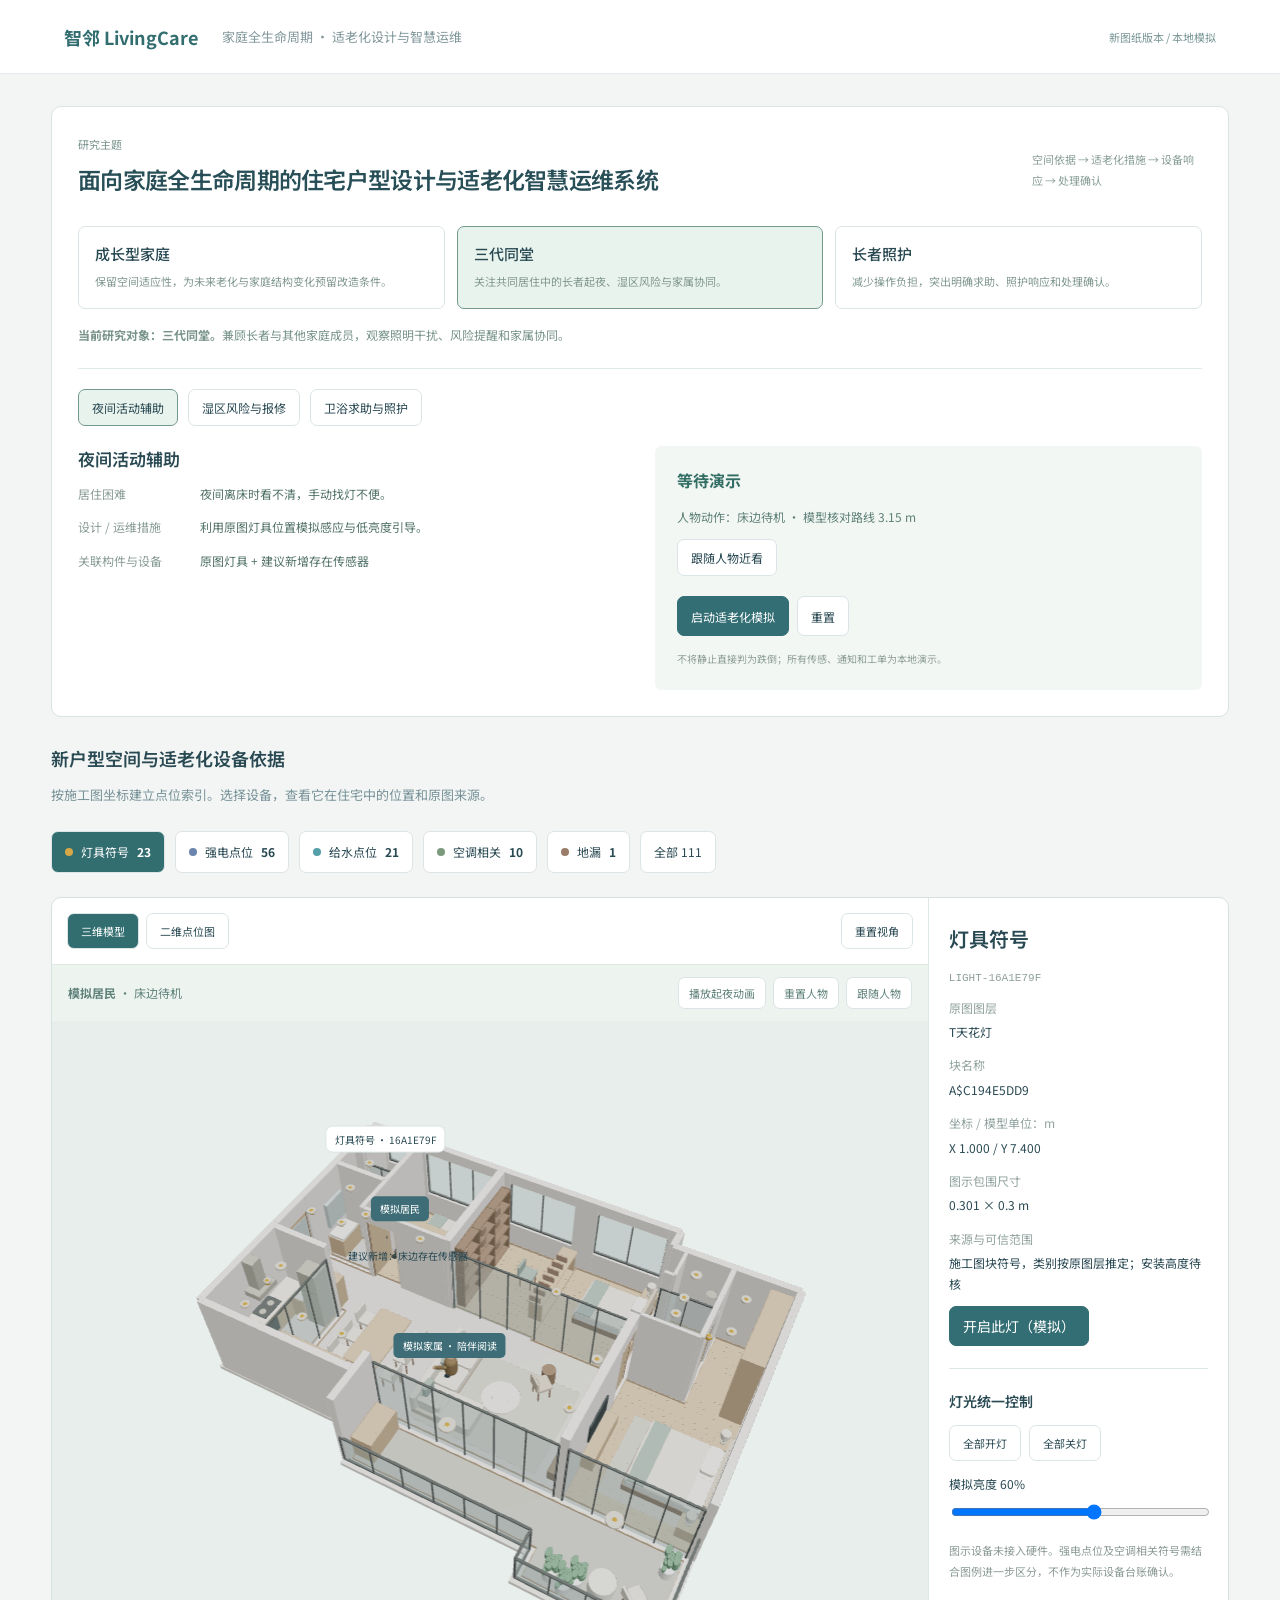
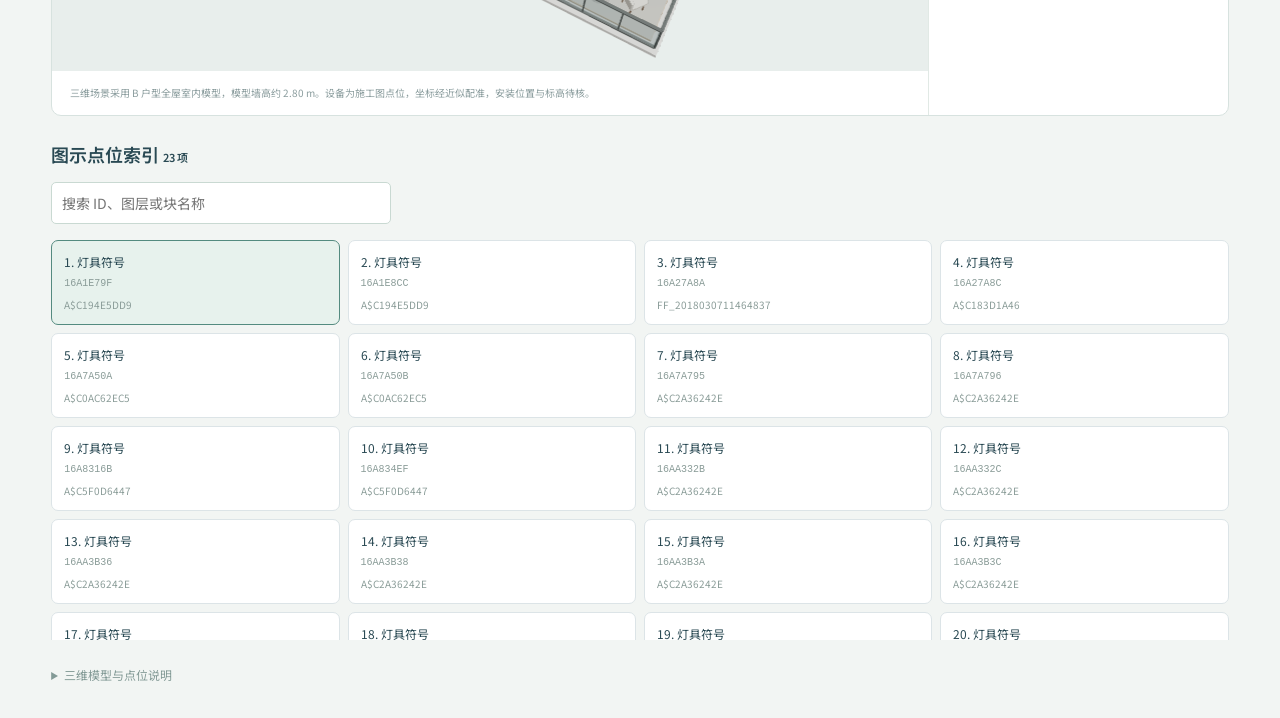
==== index.html @ 410a03d8 "Publish LivingCare at the GitHub Pages root" ====
<!doctype html><html lang="zh-CN"><head><meta charset="UTF-8"/><meta name="viewport" content="width=device-width,initial-scale=1.0"/><meta name="theme-color" content="#326d70"/><title>智邻 LivingCare · 新B户型设备模型</title>  <script type="module" crossorigin src="./assets/index-rqFr7OTT.js"></script>
  <link rel="stylesheet" crossorigin href="./assets/index-T_L8rl4g.css">
</head><body><div id="root"></div></body></html>
---- assets/index-T_L8rl4g.css ----
@import"https://fonts.googleapis.com/css2?family=Noto+Sans+SC:wght@400;500;600;700&display=swap";:root{font-family:Noto Sans SC,Microsoft YaHei,sans-serif;color:#263f4c;background:#f2f5f6;font-synthesis:none;font-size:14px}*{box-sizing:border-box}body{margin:0}button,input,select,textarea{font:inherit}button,a,input,select,textarea{-webkit-tap-highlight-color:transparent}button{cursor:pointer;display:inline-flex;align-items:center;justify-content:center;gap:8px;border:1px solid #dce4e7;background:#fff;color:inherit;border-radius:7px;padding:9px 13px;transition:background .15s}button:hover{background:#eaf1f2}button:focus-visible,a:focus-visible,svg g[role=button]:focus-visible{outline:3px solid #dcae55;outline-offset:3px}a{color:inherit;text-decoration:none}h1,h2,h3,p{margin:0}h1{font-size:26px;font-weight:600;letter-spacing:-.7px}h2{font-size:18px;font-weight:600}h3{font-size:14px;font-weight:600}small{font-size:11px}button svg{flex-shrink:0}.app{min-height:100vh}.sidebar{width:228px;position:fixed;inset:0 auto 0 0;background:#152d42;color:#aebfc9;padding:30px 18px;display:flex;flex-direction:column;z-index:20}.brand{display:flex;align-items:center;gap:10px;color:#fff;font-size:20px;padding:0 8px}.brand b{font-size:14px;font-weight:500;letter-spacing:-.5px}.brand-icon{display:grid;place-items:center;width:39px;height:43px;background:#467d83;border-radius:12px 12px 12px 3px;color:#f0e4c8}.brand small{display:block;font-size:10px;letter-spacing:2px;color:#99b0be;margin-top:5px}.side-label{font-size:10px;letter-spacing:2px;margin:46px 15px 18px;color:#718d9f}nav{display:grid;gap:8px}nav button{border:0;background:none;color:#b4c4ce;justify-content:flex-start;padding:13px 15px;font-size:13px}nav button.selected{background:#2c4c60;color:#fff}nav button.selected:before{content:"";height:17px;width:3px;background:#a4c6bb;position:absolute;left:18px;border-radius:2px}nav button>svg:last-child:not(:first-child){margin-left:auto}nav button:hover{background:#244356}.sidebar-bottom{margin-top:auto;padding:35px 8px 0}.home-label{display:flex;gap:10px;align-items:center;font-size:12px;padding:20px 0;border-bottom:1px solid #304759}.home-label small{display:block;color:#89a0af;margin-top:6px}.elder-toggle{border:0;background:none;color:#cfdbdf;padding:22px 0;font-size:12px;gap:7px}.switch{width:27px;height:16px;border-radius:20px;background:#627686;padding:3px}.switch:before{content:"";display:block;width:10px;height:10px;border-radius:50%;background:#fff}.switch.on{background:#55988d}.switch.on:before{margin-left:11px}.sidebar-bottom>small{color:#6f8b9e;font-size:10px}.main-shell{margin-left:228px}header{height:74px;background:#fff;border-bottom:1px solid #e4eaed;display:flex;align-items:center;justify-content:space-between;padding:0 34px}.breadcrumb{display:flex;align-items:center;gap:13px;color:#84929a;font-size:12px}.breadcrumb strong{color:#344d5c;font-weight:500}.header-actions{display:flex;gap:17px;align-items:center}.header-actions select{border:0;background:#fff;color:#526875;font-size:12px}.demo-badge{color:#568079;font-size:11px;background:#edf4f1;border:1px solid #d4e5de;border-radius:4px;padding:4px 8px}.avatar{width:30px;height:30px;border-radius:50%;background:#e9eef1;display:grid;place-items:center;font-size:12px}main{max-width:1660px;margin:auto;padding:30px 34px 0}.page-title{display:flex;justify-content:space-between;align-items:center;margin-bottom:27px}.eyebrow{font-size:9px;letter-spacing:2px;font-weight:600;color:#7b959d;display:block;margin-bottom:9px}.page-title p{font-size:12px;color:#81929b;margin-top:10px}.page-title p span{margin:0 10px}.date-label{font-size:11px;color:#7d9096;display:flex;gap:7px;align-items:center}.status-dot,.dot{display:inline-block;width:6px;height:6px;border-radius:50%;background:#69a18c;flex-shrink:0}.metrics{display:grid;grid-template-columns:repeat(4,1fr);gap:16px;margin-bottom:23px}.metric{border:1px solid #e0e8eb;border-radius:9px;background:#fff;padding:18px 20px}.metric-top{display:flex;justify-content:space-between;align-items:center;color:#748994;font-size:12px}.metric-top svg{color:#7a969e}.metric>strong{display:block;font-size:31px;font-weight:600;letter-spacing:-1px;margin:10px 0}.metric>strong small{font-size:12px;letter-spacing:0;margin-left:7px;color:#8a9ba3;font-weight:400}.metric p{font-size:10px;color:#87979f;display:flex;align-items:center;gap:6px}.workspace{display:grid;grid-template-columns:minmax(0,1fr) 282px;gap:20px;margin-bottom:25px}.card{border:1px solid #e0e7ea;border-radius:10px;background:#fff;overflow:hidden}.space-heading{padding:20px 22px 17px;display:flex;align-items:center;justify-content:space-between;gap:12px}.space-heading h2{font-size:16px}.space-heading small{display:block;margin-top:7px;color:#92a0a8;font-size:10px}.badge{font-size:10px;border-radius:4px;background:#f0f4f5;color:#718892;padding:4px 7px;white-space:nowrap;font-weight:400}.space-heading .badge{margin-left:8px}.segmented{background:#f0f4f5;border-radius:6px;padding:3px;display:flex;flex-shrink:0}.segmented button{padding:6px 10px;font-size:11px;background:none;border:0}.segmented .active{background:#fff;box-shadow:0 1px 5px #17394615;color:#305e71}.space-tabs{border-top:1px solid #f0f3f4;display:flex;align-items:center;padding:0 22px;gap:22px;height:43px}.space-tabs button{border:0;padding:13px 0;border-radius:0;font-size:11px;color:#8a9ba3;background:none}.space-tabs button.active{color:#32666c;border-bottom:2px solid #548e8a}.space-tabs>span{margin-left:auto;font-size:8px;letter-spacing:2px;color:#9eabb2}.three-wrap,.plan-wrap{height:425px;position:relative;background:#edf1f2;overflow:hidden}.three-wrap canvas{touch-action:none}.floating-controls{position:absolute;bottom:17px;left:18px;display:flex;gap:7px}.floating-controls button{font-size:10px;box-shadow:0 2px 6px #1837410a;border:1px solid #d9e2e6;background:#ffffffed;padding:7px 10px}.room-tag{font-size:10px;background:#ffffffd9;border:1px solid #d5dfe1;padding:3px 8px;white-space:nowrap;box-shadow:0 3px 6px #23333d0a}.space-footer{display:flex;align-items:center;padding:15px 20px;gap:16px;font-size:9px;color:#84969f}.space-footer>span{display:flex;align-items:center;gap:5px}.green{background:#548f86}.amber{background:#d9a84f}.red{background:#c66a59}.space-footer small{display:flex;align-items:center;gap:5px;margin-left:auto;font-size:9px}.room-panel{padding:23px 21px}.section-heading{display:flex;justify-content:space-between;align-items:center;margin-bottom:18px;gap:12px}.section-heading>.eyebrow{margin:0}.room-panel>.section-heading{color:#8ea2aa;margin-bottom:17px}.room-panel>h2{font-size:23px;font-weight:500}.muted{color:#95a4ac;font-size:9px;letter-spacing:1px;margin-top:6px}.muted .badge{float:right;font-size:8px}.environment{display:grid;grid-template-columns:1fr 1fr;margin-top:24px;gap:15px}.environment>div{display:flex;flex-direction:column;align-items:flex-start;gap:8px;border-right:1px solid #edf0f1}.environment>div:last-child{border:0}.environment svg{color:#89a1a4}.environment strong{font-size:26px;font-weight:500}.environment strong small{font-size:11px;margin-left:4px;color:#9aa8ad}.environment span{font-size:10px;color:#8f9da5}.comfort{display:flex;gap:8px;align-items:center;background:#f1f7f3;padding:12px 10px;border-radius:6px;margin:20px 0 24px;color:#618e7b;font-size:11px}.comfort span{flex:1}.comfort small{display:block;font-size:8px;margin-top:3px;color:#8aa496}.room-panel h3 small{float:right;font-weight:400;color:#9aa9ae}.device-list{margin-top:10px}.device-list button{padding:10px 0;justify-content:flex-start;width:100%;border:0;border-radius:0;background:none;text-align:left;font-size:11px;gap:9px}.device-list button.chosen{background:#edf5f4}.device-list button>svg:last-child{margin-left:auto;color:#9daeb5}.device-icon{display:grid;place-items:center;background:#f0f5f5;color:#729895;width:31px;height:32px;border-radius:7px}.device-list small{display:block;font-size:8px;color:#94a3ab;margin-top:5px}.report-button{width:100%;margin-top:14px;font-size:11px;color:#557782;border-color:#d7e3e7}.care-note{display:flex;gap:8px;font-size:10px;line-height:1.7;color:#6b8e8c;border-top:1px solid #edf1f2;padding-top:17px;margin-top:19px}.care-note svg{flex-shrink:0}.care-note small{display:block;font-size:9px;color:#9aabb0;margin-top:4px}.device-detail{padding:10px;background:#f3f7f8;font-size:11px}.device-detail small{display:block;margin:6px 0;color:#7c929b}.device-detail button{font-size:11px;padding:5px 8px}.simulation{margin:28px 0}.simulation h2{font-size:17px}.sim-grid{display:grid;grid-template-columns:repeat(3,1fr);gap:16px}.sim-card{padding:20px 17px;justify-content:flex-start;text-align:left;border:1px solid #dfe7e9;background:#fff;gap:14px;border-radius:8px}.sim-card>svg:first-child{color:#648e91}.sim-card>svg:last-child{margin-left:auto;color:#93a6ad}.sim-card strong{font-size:12px;font-weight:500}.sim-card small{display:block;font-size:9px;color:#95a3ab;margin-top:7px}.sim-card.active{border-color:#73a09b;background:#edf5f3}.sim-progress{margin-top:13px;border:1px solid #dce8e5;padding:17px 20px;background:#f7faf8;border-radius:7px}.sim-progress>div:first-child{display:flex;align-items:center;gap:9px;font-size:12px}.sim-progress small{margin-left:auto;color:#92a6a5}.progress-track{display:flex;gap:6px;margin:15px 0}.progress-track i{height:3px;background:#e0e8e6;flex:1}.progress-track .filled{background:#739e91}.sim-actions{display:flex;gap:8px;align-items:center}.sim-actions button{font-size:11px;padding:6px 10px}.sim-actions>span{font-size:11px;color:#758e96}.primary{background:#326e73!important;border-color:#326e73;color:#fff}.primary:hover{background:#265c63!important}.tickets,.events,.lifestyle{padding:23px;margin-bottom:24px}.empty{padding:30px 10px;text-align:center;color:#8aa29f;font-size:13px}.empty svg{margin-bottom:9px}.empty p{margin-bottom:8px}.empty small{color:#9caeb3;font-size:11px}.ticket{border-top:1px solid #e8edef;padding:20px 0;display:flex;align-items:center;justify-content:space-between;gap:15px}.ticket h3{margin:8px 0}.ticket small{color:#8197a0;font-size:10px}.ticket span{font-size:11px;color:#83989e}.ticket button{font-size:11px}.ticket details{font-size:10px;margin-top:10px;color:#7e939c}.ticket details p{margin:6px 0}.event-row{display:flex;align-items:center;gap:15px;padding:18px 0;border-top:1px solid #e5ecef}.events>p{font-size:12px;color:#82979e;margin:12px 0 20px}.event-row>svg{color:#c7a364}.event-row strong{font-size:13px}.event-row small{display:block;color:#8a9fa7;margin-top:6px}.event-row .badge{margin-left:auto}.lifestyle button{margin:20px 10px 20px 0;padding:20px}.lifestyle p{font-size:12px;color:#8da1a8}.plan-wrap>svg{width:100%;height:100%;touch-action:none}.plan-wrap g[role=button]{cursor:pointer}.room-label{text-anchor:middle;font-size:.22px;fill:#57737f}.room-sub{text-anchor:middle;font-size:.13px;fill:#8b9b9f}.map-tools{position:absolute;right:15px;bottom:18px;display:grid;gap:5px}.map-tools button{padding:8px}.pulse{animation:pulse 1.2s infinite}@keyframes pulse{50%{opacity:.35}}footer{display:flex;align-items:center;gap:20px;padding:6px 0 25px;color:#9cabb2;font-size:10px}footer span{font-size:9px}footer small{margin-left:auto;font-size:9px}.cad{padding:30px;margin-bottom:25px}.cad>p{font-size:12px;color:#7d939c;margin:15px 0;line-height:1.9}.upload{border:1px dashed #9db8bd;background:#f5f9f9;display:flex;align-items:center;flex-direction:column;padding:35px;gap:16px;margin:25px 0;color:#60858a;cursor:pointer}.upload input{max-width:100%;font-size:12px}.cad-preview{width:100%;height:430px;background:#1c3447;margin:20px 0}.cad-settings{display:flex;gap:20px;align-items:center;margin:20px 0;font-size:12px}.cad-settings input{width:100px}.cad input,.cad select{padding:7px;border:1px solid #c9d7db;border-radius:4px}.layer-list{display:flex;gap:15px;flex-wrap:wrap;font-size:12px}.layer-list label{display:flex;gap:5px}.candidate{display:flex;gap:15px;margin:10px 0;font-size:12px;align-items:center}.candidate input{width:270px}.error{color:#b55e4b!important}.toast{position:fixed;bottom:30px;left:50%;transform:translate(-50%);z-index:50;background:#244e50;color:#fff;box-shadow:0 6px 25px #142b4130;padding:15px 23px;border-radius:8px;display:flex;gap:10px;align-items:center}.modal-backdrop{position:fixed;top:0;right:0;bottom:0;left:0;background:#0d223577;z-index:60;display:grid;place-items:center;padding:20px}.modal{background:#fff;border-radius:12px;width:440px;max-width:100%;padding:28px}.modal>p{margin:12px 0 25px;color:#80969e}.modal label{display:block;font-size:13px}.modal textarea{display:block;width:100%;min-height:120px;border:1px solid #c9d8dc;border-radius:5px;padding:12px;margin-top:10px;resize:vertical}.modal>div{display:flex;justify-content:flex-end;gap:10px;margin-top:22px}.elder{font-size:18px}.elder button{min-height:46px;font-size:16px}.elder p,.elder small,.elder .metric-top,.elder .device-list small,.elder .care-note{font-size:14px;color:#4d6976}.elder h2{font-size:22px}.elder .sidebar{width:255px}.elder .main-shell{margin-left:255px}.elder .workspace{grid-template-columns:minmax(0,1fr) 320px}.elder .sim-grid{grid-template-columns:1fr}.elder .sim-card strong{font-size:18px}.elder .room-tag{min-height:26px;font-size:14px}.elder .eyebrow{font-size:11px}.elder .space-tabs{height:auto}.elder .sidebar-bottom>small{color:#b9cbd2}.elder .brand small{color:#c3d3d9}.elder nav button{font-size:16px}@media(min-width:1500px){.three-wrap,.plan-wrap{height:480px}.workspace{grid-template-columns:minmax(0,1fr) 310px}.room-panel{padding:25px}}@media(max-width:1150px){.sidebar{width:190px;padding:25px 12px}.brand{padding:0;font-size:18px}.brand b{font-size:12px}.main-shell{margin-left:190px}main{padding:24px 20px 0}header{padding:0 20px}.metrics{gap:10px}.metric{padding:15px}.workspace{grid-template-columns:minmax(0,1fr) 245px;gap:12px}.room-panel{padding:18px 15px}.sim-card{padding:17px 12px;gap:9px}.sim-card small{line-height:1.7}.sim-card>svg:last-child{display:none}.date-label{display:none}.space-tabs{gap:16px}.space-tabs>span{display:none}.space-footer{gap:10px;padding:14px 12px}.space-footer small{font-size:8px}.elder .workspace{grid-template-columns:1fr}.elder .sidebar{width:220px}.elder .main-shell{margin-left:220px}}@media(max-width:850px){.sidebar{width:76px;padding:20px 10px}.brand{justify-content:center}.brand>span:last-child,.side-label,.sidebar-bottom{display:none}nav{margin-top:30px}nav button{font-size:0;justify-content:center;padding:15px}nav button>svg:last-child:not(:first-child){display:none}nav button.selected:before{left:10px}.main-shell{margin-left:76px}.workspace{grid-template-columns:1fr}.room-panel{display:block}.room-panel .environment{margin-top:15px;max-width:300px}.room-panel .device-list{display:flex;flex-wrap:wrap;gap:10px}.device-list button{width:auto}.care-note{margin-top:15px}.metrics{grid-template-columns:repeat(2,1fr)}.sim-grid{grid-template-columns:1fr}.sim-card>svg:last-child{display:block}.simulation .section-heading{align-items:flex-start}.simulation .section-heading>.badge{display:none}.elder .sidebar{width:76px}.elder .main-shell{margin-left:76px}.elder nav button{font-size:0}.elder .elder-toggle{display:none}footer{flex-wrap:wrap}footer small{margin-left:0}.cad-settings{flex-wrap:wrap}}@media(max-width:560px){.sidebar{position:sticky;top:0;width:100%;height:58px;padding:5px 8px;flex-direction:row;align-items:center;overflow-x:auto}.brand{display:none}nav{display:flex;margin:0;gap:3px}nav button{padding:12px}nav button.selected:before{display:none}.main-shell,.elder .main-shell{margin-left:0}.elder .sidebar{width:100%}header{height:55px;padding:0 15px}.header-actions{gap:9px}.breadcrumb{font-size:10px;gap:7px}main{padding:22px 13px 0}h1{font-size:21px;line-height:1.5}.page-title p{font-size:10px}.metric{padding:14px}.metric p{font-size:9px}.metric strong{font-size:27px}.space-heading{padding:16px 12px}.space-heading h2{font-size:14px}.space-heading small{font-size:9px}.segmented button{padding:6px}.three-wrap,.plan-wrap{height:340px}.space-footer small{display:none}.space-tabs{padding:0 13px}.floating-controls{left:10px;gap:5px}.floating-controls button{padding:7px}.ticket{align-items:flex-start;flex-direction:column}.cad{padding:20px}.cad-preview{height:300px}.upload{padding:20px}.upload small{line-height:1.8}.sim-actions{flex-wrap:wrap}.toast{width:90%;font-size:12px}.elder .room-panel{padding:20px}.elder h1{font-size:24px}.elder .segmented button{font-size:14px}.elder .space-heading{flex-wrap:wrap}.elder .metrics{grid-template-columns:1fr 1fr}.elder .metric p{font-size:12px}}@media(prefers-reduced-motion:reduce){*{animation:none!important;transition:none!important}}.new-home{min-height:100vh;background:#f2f5f3;color:#294953}.new-home header{display:flex;gap:24px;padding:0 5%;height:74px;background:#fff}.new-home header strong{font-size:18px;color:#326d70}.new-home header span{font-size:13px;color:#82979b}.new-home header small{margin-left:auto;color:#799695}.new-home main{max-width:1500px;padding:32px 4%;margin:auto}.new-home h1{font-size:28px}.new-intro{font-size:13px;color:#789299;margin-top:12px;line-height:1.8}.new-stats{display:flex;gap:10px;flex-wrap:wrap;margin:24px 0}.new-stats button{font-size:12px;min-height:42px}.new-stats i{width:8px;height:8px;border-radius:50%}.new-stats .active,.new-toolbar .active{background:#326d70;color:#fff}.new-layout{display:grid;grid-template-columns:minmax(0,1fr) 300px;border:1px solid #d7e2df;border-radius:10px;background:#fff;overflow:hidden}.new-toolbar{display:flex;justify-content:space-between;gap:10px;padding:15px}.new-toolbar>div{display:flex;gap:7px}.new-toolbar button{font-size:11px}.new-canvas{height:650px;background:#e8eeec;position:relative}.new-canvas svg{width:100%;height:100%}.new-canvas canvas{touch-action:none}.new-marker{white-space:nowrap;font-size:10px;padding:5px 8px}.new-note{padding:13px 18px;color:#8b9d9e;font-size:10px;line-height:1.8}.new-device{padding:26px 20px;border-left:1px solid #e1e9e5}.new-device h2{font-size:20px;margin-bottom:12px}.new-device code{font-size:11px;color:#8fa09c;word-break:break-all}.new-device dl{font-size:12px;line-height:1.7}.new-device dt{color:#91a39f;margin-top:13px}.new-device dd{margin:4px 0;word-break:break-all}.new-device hr{border:0;border-top:1px solid #dfe7e2;margin:22px 0}.new-light-buttons{display:flex;gap:8px;margin:14px 0}.new-light-buttons button{font-size:11px}.new-device label{display:block;font-size:12px}.new-device input{width:100%;margin-top:12px}.new-device p{font-size:11px;line-height:1.9;color:#8c9b95;margin-top:17px}.new-register{margin-top:25px}.new-register h2{font-size:18px;margin-bottom:15px}.new-register input{padding:10px;border:1px solid #c9d9d2;border-radius:5px;width:340px;max-width:100%}.new-list{display:grid;grid-template-columns:repeat(4,1fr);gap:8px;margin-top:16px;max-height:400px;overflow:auto}.new-list button{display:flex;flex-direction:column;align-items:flex-start;font-size:12px;padding:12px;text-align:left}.new-list button.selected{border-color:#548b80;background:#e7f2ed}.new-list code,.new-list small{font-size:10px;color:#8a9c98;word-break:break-all}.new-home details{margin-top:24px;font-size:12px;color:#839a96;line-height:1.9}.new-home details p{margin-top:12px}@media(max-width:950px){.new-layout{grid-template-columns:1fr}.new-device{border-left:0;border-top:1px solid #dde6e0}.new-canvas{height:530px}.new-list{grid-template-columns:repeat(2,1fr)}.new-home header span{display:none}}@media(max-width:500px){.new-toolbar{flex-wrap:wrap}.new-canvas{height:420px}.new-home main{padding:25px 12px}.new-home h1{font-size:24px}.new-list{grid-template-columns:1fr 1fr}.new-home header{padding:0 15px;gap:8px}.new-home header small{font-size:9px}}.research-panel{padding:26px;background:#fff;border:1px solid #dbe5df;border-radius:10px;margin-bottom:28px}.research-heading{display:flex;justify-content:space-between;align-items:center;gap:22px}.research-heading span{font-size:11px;color:#78928c}.research-heading h1{font-size:23px;line-height:1.7;margin:7px 0;color:#284f57}.research-heading>small{max-width:170px;line-height:1.9;color:#8a9f97;font-size:11px}.research-stages{display:grid;grid-template-columns:repeat(3,1fr);gap:12px;margin-top:20px}.research-stages button{display:flex;flex-direction:column;align-items:flex-start;text-align:left;padding:16px;gap:8px}.research-stages strong{font-size:15px;font-weight:500}.research-stages small{font-size:11px;line-height:1.8;color:#81988f}.research-stages .chosen,.research-scenarios .chosen{background:#e9f3ed;border-color:#72998c}.research-focus{font-size:12px;color:#78938a;line-height:1.9;margin:15px 0 21px}.research-scenarios{display:flex;gap:10px;flex-wrap:wrap;border-top:1px solid #e2eae5;padding-top:20px}.research-scenarios button{font-size:12px}.research-flow{display:grid;grid-template-columns:1fr 1fr;gap:30px;margin-top:20px}.research-flow h2{font-size:17px}.research-flow dl{display:grid;grid-template-columns:110px 1fr;gap:12px;font-size:12px;line-height:1.8}.research-flow dt{color:#8b9e96}.research-flow dd{margin:0;color:#527269}.research-response{background:#f3f7f4;padding:22px;border-radius:6px;align-self:start}.research-response>strong{font-size:16px;color:#326e63}.research-actions{display:flex;flex-wrap:wrap;gap:8px;margin-top:20px}.research-actions button{font-size:12px;min-height:40px}.research-actions button:disabled{opacity:.45;cursor:default}.research-response p{font-size:10px;line-height:1.8;color:#8c9e95;margin-top:14px}@media(max-width:760px){.research-panel{padding:18px}.research-heading{display:block}.research-heading>small{display:block;max-width:none}.research-heading h1{font-size:20px}.research-stages{grid-template-columns:1fr}.research-stages button{padding:13px}.research-flow{grid-template-columns:1fr;gap:15px}.research-flow dl{grid-template-columns:85px 1fr}.research-scenarios button{flex:1;min-width:90px}}.resident-label{display:block;padding:5px 9px;background:#3e6d77;color:#fff;white-space:nowrap;border-radius:5px;font-size:10px}.resident-follow{font-size:12px;margin-top:12px}.resident-toolbar{display:flex;gap:12px;justify-content:space-between;align-items:center;background:#edf4ef;padding:12px 16px;color:#60827b;font-size:12px;border-top:1px solid #dfe9e3}.resident-toolbar>div{display:flex;gap:7px}.resident-toolbar button{font-size:11px;padding:7px 10px}.resident-status{font-size:12px!important;color:#5e8178!important}@media(max-width:760px){.resident-toolbar{align-items:flex-start;flex-direction:column}.resident-toolbar>div{flex-wrap:wrap}.resident-toolbar button{min-height:40px}}
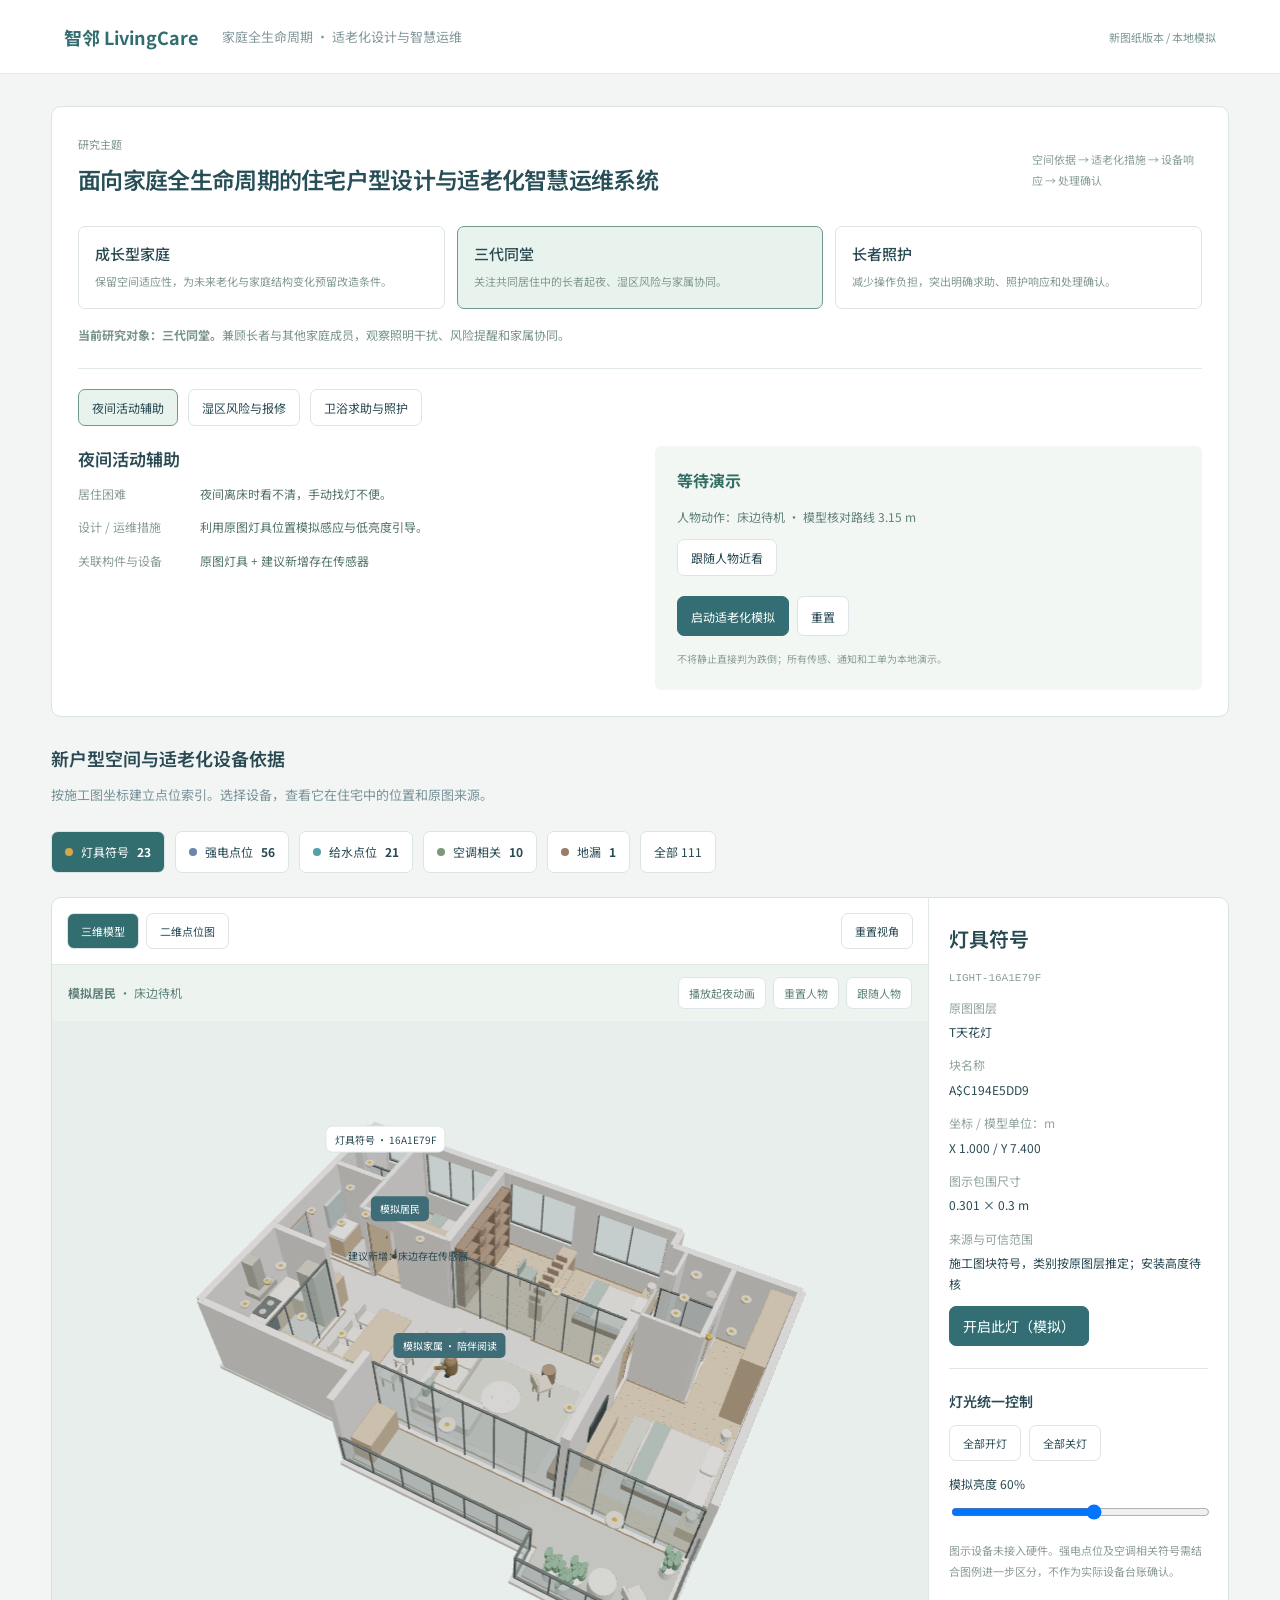
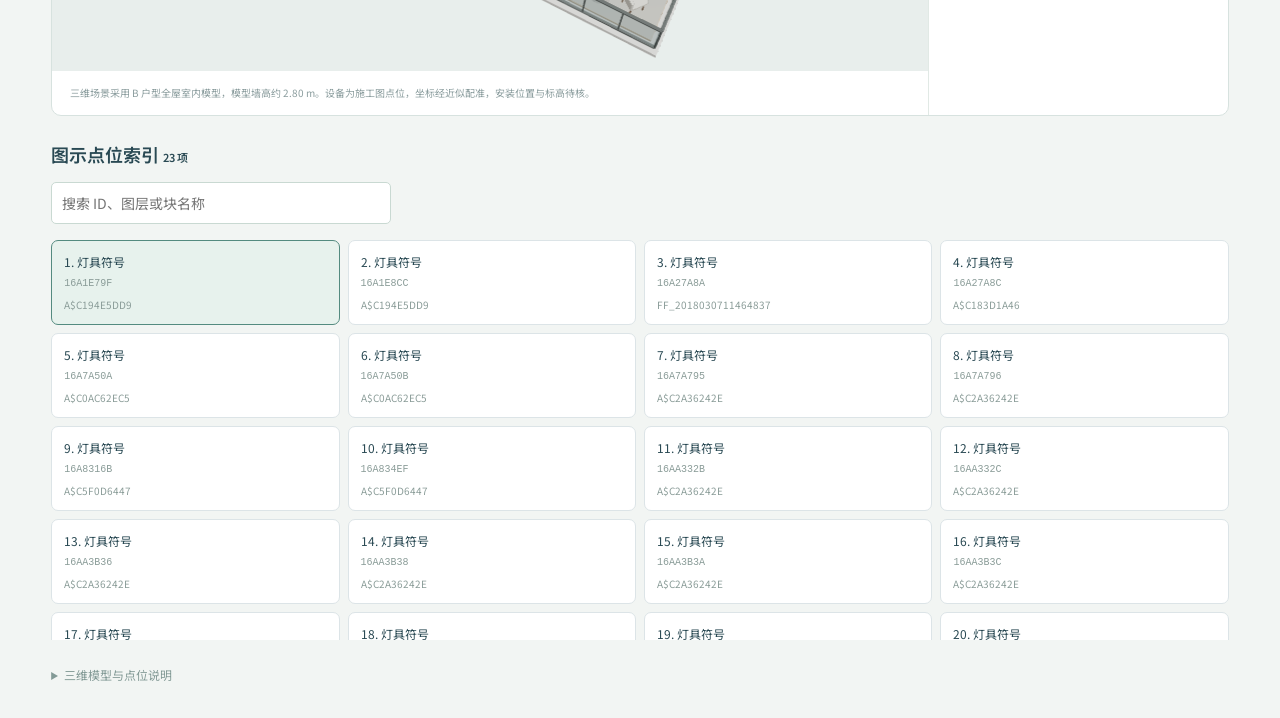
==== commit ad5034aa: "Improve touch controls and layout for the mobile 3D viewer" ====
--- a/index.html
+++ b/index.html
@@ -1,3 +1,3 @@
-<!doctype html><html lang="zh-CN"><head><meta charset="UTF-8"/><meta name="viewport" content="width=device-width,initial-scale=1.0"/><meta name="theme-color" content="#326d70"/><title>智邻 LivingCare · 新B户型设备模型</title>  <script type="module" crossorigin src="./assets/index-rqFr7OTT.js"></script>
-  <link rel="stylesheet" crossorigin href="./assets/index-T_L8rl4g.css">
+<!doctype html><html lang="zh-CN"><head><meta charset="UTF-8"/><meta name="viewport" content="width=device-width,initial-scale=1.0"/><meta name="theme-color" content="#326d70"/><title>智邻 LivingCare · 新B户型设备模型</title>  <script type="module" crossorigin src="./assets/index-BkUOlfVZ.js"></script>
+  <link rel="stylesheet" crossorigin href="./assets/index-DcFaqGrp.css">
 </head><body><div id="root"></div></body></html>
--- a/assets/index-DcFaqGrp.css
+++ b/assets/index-DcFaqGrp.css
@@ -0,0 +1 @@
+@import"https://fonts.googleapis.com/css2?family=Noto+Sans+SC:wght@400;500;600;700&display=swap";:root{font-family:Noto Sans SC,Microsoft YaHei,sans-serif;color:#263f4c;background:#f2f5f6;font-synthesis:none;font-size:14px}*{box-sizing:border-box}body{margin:0}button,input,select,textarea{font:inherit}button,a,input,select,textarea{-webkit-tap-highlight-color:transparent}button{cursor:pointer;display:inline-flex;align-items:center;justify-content:center;gap:8px;border:1px solid #dce4e7;background:#fff;color:inherit;border-radius:7px;padding:9px 13px;transition:background .15s}button:hover{background:#eaf1f2}button:focus-visible,a:focus-visible,svg g[role=button]:focus-visible{outline:3px solid #dcae55;outline-offset:3px}a{color:inherit;text-decoration:none}h1,h2,h3,p{margin:0}h1{font-size:26px;font-weight:600;letter-spacing:-.7px}h2{font-size:18px;font-weight:600}h3{font-size:14px;font-weight:600}small{font-size:11px}button svg{flex-shrink:0}.app{min-height:100vh}.sidebar{width:228px;position:fixed;inset:0 auto 0 0;background:#152d42;color:#aebfc9;padding:30px 18px;display:flex;flex-direction:column;z-index:20}.brand{display:flex;align-items:center;gap:10px;color:#fff;font-size:20px;padding:0 8px}.brand b{font-size:14px;font-weight:500;letter-spacing:-.5px}.brand-icon{display:grid;place-items:center;width:39px;height:43px;background:#467d83;border-radius:12px 12px 12px 3px;color:#f0e4c8}.brand small{display:block;font-size:10px;letter-spacing:2px;color:#99b0be;margin-top:5px}.side-label{font-size:10px;letter-spacing:2px;margin:46px 15px 18px;color:#718d9f}nav{display:grid;gap:8px}nav button{border:0;background:none;color:#b4c4ce;justify-content:flex-start;padding:13px 15px;font-size:13px}nav button.selected{background:#2c4c60;color:#fff}nav button.selected:before{content:"";height:17px;width:3px;background:#a4c6bb;position:absolute;left:18px;border-radius:2px}nav button>svg:last-child:not(:first-child){margin-left:auto}nav button:hover{background:#244356}.sidebar-bottom{margin-top:auto;padding:35px 8px 0}.home-label{display:flex;gap:10px;align-items:center;font-size:12px;padding:20px 0;border-bottom:1px solid #304759}.home-label small{display:block;color:#89a0af;margin-top:6px}.elder-toggle{border:0;background:none;color:#cfdbdf;padding:22px 0;font-size:12px;gap:7px}.switch{width:27px;height:16px;border-radius:20px;background:#627686;padding:3px}.switch:before{content:"";display:block;width:10px;height:10px;border-radius:50%;background:#fff}.switch.on{background:#55988d}.switch.on:before{margin-left:11px}.sidebar-bottom>small{color:#6f8b9e;font-size:10px}.main-shell{margin-left:228px}header{height:74px;background:#fff;border-bottom:1px solid #e4eaed;display:flex;align-items:center;justify-content:space-between;padding:0 34px}.breadcrumb{display:flex;align-items:center;gap:13px;color:#84929a;font-size:12px}.breadcrumb strong{color:#344d5c;font-weight:500}.header-actions{display:flex;gap:17px;align-items:center}.header-actions select{border:0;background:#fff;color:#526875;font-size:12px}.demo-badge{color:#568079;font-size:11px;background:#edf4f1;border:1px solid #d4e5de;border-radius:4px;padding:4px 8px}.avatar{width:30px;height:30px;border-radius:50%;background:#e9eef1;display:grid;place-items:center;font-size:12px}main{max-width:1660px;margin:auto;padding:30px 34px 0}.page-title{display:flex;justify-content:space-between;align-items:center;margin-bottom:27px}.eyebrow{font-size:9px;letter-spacing:2px;font-weight:600;color:#7b959d;display:block;margin-bottom:9px}.page-title p{font-size:12px;color:#81929b;margin-top:10px}.page-title p span{margin:0 10px}.date-label{font-size:11px;color:#7d9096;display:flex;gap:7px;align-items:center}.status-dot,.dot{display:inline-block;width:6px;height:6px;border-radius:50%;background:#69a18c;flex-shrink:0}.metrics{display:grid;grid-template-columns:repeat(4,1fr);gap:16px;margin-bottom:23px}.metric{border:1px solid #e0e8eb;border-radius:9px;background:#fff;padding:18px 20px}.metric-top{display:flex;justify-content:space-between;align-items:center;color:#748994;font-size:12px}.metric-top svg{color:#7a969e}.metric>strong{display:block;font-size:31px;font-weight:600;letter-spacing:-1px;margin:10px 0}.metric>strong small{font-size:12px;letter-spacing:0;margin-left:7px;color:#8a9ba3;font-weight:400}.metric p{font-size:10px;color:#87979f;display:flex;align-items:center;gap:6px}.workspace{display:grid;grid-template-columns:minmax(0,1fr) 282px;gap:20px;margin-bottom:25px}.card{border:1px solid #e0e7ea;border-radius:10px;background:#fff;overflow:hidden}.space-heading{padding:20px 22px 17px;display:flex;align-items:center;justify-content:space-between;gap:12px}.space-heading h2{font-size:16px}.space-heading small{display:block;margin-top:7px;color:#92a0a8;font-size:10px}.badge{font-size:10px;border-radius:4px;background:#f0f4f5;color:#718892;padding:4px 7px;white-space:nowrap;font-weight:400}.space-heading .badge{margin-left:8px}.segmented{background:#f0f4f5;border-radius:6px;padding:3px;display:flex;flex-shrink:0}.segmented button{padding:6px 10px;font-size:11px;background:none;border:0}.segmented .active{background:#fff;box-shadow:0 1px 5px #17394615;color:#305e71}.space-tabs{border-top:1px solid #f0f3f4;display:flex;align-items:center;padding:0 22px;gap:22px;height:43px}.space-tabs button{border:0;padding:13px 0;border-radius:0;font-size:11px;color:#8a9ba3;background:none}.space-tabs button.active{color:#32666c;border-bottom:2px solid #548e8a}.space-tabs>span{margin-left:auto;font-size:8px;letter-spacing:2px;color:#9eabb2}.three-wrap,.plan-wrap{height:425px;position:relative;background:#edf1f2;overflow:hidden}.three-wrap canvas{touch-action:none}.floating-controls{position:absolute;bottom:17px;left:18px;display:flex;gap:7px}.floating-controls button{font-size:10px;box-shadow:0 2px 6px #1837410a;border:1px solid #d9e2e6;background:#ffffffed;padding:7px 10px}.room-tag{font-size:10px;background:#ffffffd9;border:1px solid #d5dfe1;padding:3px 8px;white-space:nowrap;box-shadow:0 3px 6px #23333d0a}.space-footer{display:flex;align-items:center;padding:15px 20px;gap:16px;font-size:9px;color:#84969f}.space-footer>span{display:flex;align-items:center;gap:5px}.green{background:#548f86}.amber{background:#d9a84f}.red{background:#c66a59}.space-footer small{display:flex;align-items:center;gap:5px;margin-left:auto;font-size:9px}.room-panel{padding:23px 21px}.section-heading{display:flex;justify-content:space-between;align-items:center;margin-bottom:18px;gap:12px}.section-heading>.eyebrow{margin:0}.room-panel>.section-heading{color:#8ea2aa;margin-bottom:17px}.room-panel>h2{font-size:23px;font-weight:500}.muted{color:#95a4ac;font-size:9px;letter-spacing:1px;margin-top:6px}.muted .badge{float:right;font-size:8px}.environment{display:grid;grid-template-columns:1fr 1fr;margin-top:24px;gap:15px}.environment>div{display:flex;flex-direction:column;align-items:flex-start;gap:8px;border-right:1px solid #edf0f1}.environment>div:last-child{border:0}.environment svg{color:#89a1a4}.environment strong{font-size:26px;font-weight:500}.environment strong small{font-size:11px;margin-left:4px;color:#9aa8ad}.environment span{font-size:10px;color:#8f9da5}.comfort{display:flex;gap:8px;align-items:center;background:#f1f7f3;padding:12px 10px;border-radius:6px;margin:20px 0 24px;color:#618e7b;font-size:11px}.comfort span{flex:1}.comfort small{display:block;font-size:8px;margin-top:3px;color:#8aa496}.room-panel h3 small{float:right;font-weight:400;color:#9aa9ae}.device-list{margin-top:10px}.device-list button{padding:10px 0;justify-content:flex-start;width:100%;border:0;border-radius:0;background:none;text-align:left;font-size:11px;gap:9px}.device-list button.chosen{background:#edf5f4}.device-list button>svg:last-child{margin-left:auto;color:#9daeb5}.device-icon{display:grid;place-items:center;background:#f0f5f5;color:#729895;width:31px;height:32px;border-radius:7px}.device-list small{display:block;font-size:8px;color:#94a3ab;margin-top:5px}.report-button{width:100%;margin-top:14px;font-size:11px;color:#557782;border-color:#d7e3e7}.care-note{display:flex;gap:8px;font-size:10px;line-height:1.7;color:#6b8e8c;border-top:1px solid #edf1f2;padding-top:17px;margin-top:19px}.care-note svg{flex-shrink:0}.care-note small{display:block;font-size:9px;color:#9aabb0;margin-top:4px}.device-detail{padding:10px;background:#f3f7f8;font-size:11px}.device-detail small{display:block;margin:6px 0;color:#7c929b}.device-detail button{font-size:11px;padding:5px 8px}.simulation{margin:28px 0}.simulation h2{font-size:17px}.sim-grid{display:grid;grid-template-columns:repeat(3,1fr);gap:16px}.sim-card{padding:20px 17px;justify-content:flex-start;text-align:left;border:1px solid #dfe7e9;background:#fff;gap:14px;border-radius:8px}.sim-card>svg:first-child{color:#648e91}.sim-card>svg:last-child{margin-left:auto;color:#93a6ad}.sim-card strong{font-size:12px;font-weight:500}.sim-card small{display:block;font-size:9px;color:#95a3ab;margin-top:7px}.sim-card.active{border-color:#73a09b;background:#edf5f3}.sim-progress{margin-top:13px;border:1px solid #dce8e5;padding:17px 20px;background:#f7faf8;border-radius:7px}.sim-progress>div:first-child{display:flex;align-items:center;gap:9px;font-size:12px}.sim-progress small{margin-left:auto;color:#92a6a5}.progress-track{display:flex;gap:6px;margin:15px 0}.progress-track i{height:3px;background:#e0e8e6;flex:1}.progress-track .filled{background:#739e91}.sim-actions{display:flex;gap:8px;align-items:center}.sim-actions button{font-size:11px;padding:6px 10px}.sim-actions>span{font-size:11px;color:#758e96}.primary{background:#326e73!important;border-color:#326e73;color:#fff}.primary:hover{background:#265c63!important}.tickets,.events,.lifestyle{padding:23px;margin-bottom:24px}.empty{padding:30px 10px;text-align:center;color:#8aa29f;font-size:13px}.empty svg{margin-bottom:9px}.empty p{margin-bottom:8px}.empty small{color:#9caeb3;font-size:11px}.ticket{border-top:1px solid #e8edef;padding:20px 0;display:flex;align-items:center;justify-content:space-between;gap:15px}.ticket h3{margin:8px 0}.ticket small{color:#8197a0;font-size:10px}.ticket span{font-size:11px;color:#83989e}.ticket button{font-size:11px}.ticket details{font-size:10px;margin-top:10px;color:#7e939c}.ticket details p{margin:6px 0}.event-row{display:flex;align-items:center;gap:15px;padding:18px 0;border-top:1px solid #e5ecef}.events>p{font-size:12px;color:#82979e;margin:12px 0 20px}.event-row>svg{color:#c7a364}.event-row strong{font-size:13px}.event-row small{display:block;color:#8a9fa7;margin-top:6px}.event-row .badge{margin-left:auto}.lifestyle button{margin:20px 10px 20px 0;padding:20px}.lifestyle p{font-size:12px;color:#8da1a8}.plan-wrap>svg{width:100%;height:100%;touch-action:none}.plan-wrap g[role=button]{cursor:pointer}.room-label{text-anchor:middle;font-size:.22px;fill:#57737f}.room-sub{text-anchor:middle;font-size:.13px;fill:#8b9b9f}.map-tools{position:absolute;right:15px;bottom:18px;display:grid;gap:5px}.map-tools button{padding:8px}.pulse{animation:pulse 1.2s infinite}@keyframes pulse{50%{opacity:.35}}footer{display:flex;align-items:center;gap:20px;padding:6px 0 25px;color:#9cabb2;font-size:10px}footer span{font-size:9px}footer small{margin-left:auto;font-size:9px}.cad{padding:30px;margin-bottom:25px}.cad>p{font-size:12px;color:#7d939c;margin:15px 0;line-height:1.9}.upload{border:1px dashed #9db8bd;background:#f5f9f9;display:flex;align-items:center;flex-direction:column;padding:35px;gap:16px;margin:25px 0;color:#60858a;cursor:pointer}.upload input{max-width:100%;font-size:12px}.cad-preview{width:100%;height:430px;background:#1c3447;margin:20px 0}.cad-settings{display:flex;gap:20px;align-items:center;margin:20px 0;font-size:12px}.cad-settings input{width:100px}.cad input,.cad select{padding:7px;border:1px solid #c9d7db;border-radius:4px}.layer-list{display:flex;gap:15px;flex-wrap:wrap;font-size:12px}.layer-list label{display:flex;gap:5px}.candidate{display:flex;gap:15px;margin:10px 0;font-size:12px;align-items:center}.candidate input{width:270px}.error{color:#b55e4b!important}.toast{position:fixed;bottom:30px;left:50%;transform:translate(-50%);z-index:50;background:#244e50;color:#fff;box-shadow:0 6px 25px #142b4130;padding:15px 23px;border-radius:8px;display:flex;gap:10px;align-items:center}.modal-backdrop{position:fixed;top:0;right:0;bottom:0;left:0;background:#0d223577;z-index:60;display:grid;place-items:center;padding:20px}.modal{background:#fff;border-radius:12px;width:440px;max-width:100%;padding:28px}.modal>p{margin:12px 0 25px;color:#80969e}.modal label{display:block;font-size:13px}.modal textarea{display:block;width:100%;min-height:120px;border:1px solid #c9d8dc;border-radius:5px;padding:12px;margin-top:10px;resize:vertical}.modal>div{display:flex;justify-content:flex-end;gap:10px;margin-top:22px}.elder{font-size:18px}.elder button{min-height:46px;font-size:16px}.elder p,.elder small,.elder .metric-top,.elder .device-list small,.elder .care-note{font-size:14px;color:#4d6976}.elder h2{font-size:22px}.elder .sidebar{width:255px}.elder .main-shell{margin-left:255px}.elder .workspace{grid-template-columns:minmax(0,1fr) 320px}.elder .sim-grid{grid-template-columns:1fr}.elder .sim-card strong{font-size:18px}.elder .room-tag{min-height:26px;font-size:14px}.elder .eyebrow{font-size:11px}.elder .space-tabs{height:auto}.elder .sidebar-bottom>small{color:#b9cbd2}.elder .brand small{color:#c3d3d9}.elder nav button{font-size:16px}@media(min-width:1500px){.three-wrap,.plan-wrap{height:480px}.workspace{grid-template-columns:minmax(0,1fr) 310px}.room-panel{padding:25px}}@media(max-width:1150px){.sidebar{width:190px;padding:25px 12px}.brand{padding:0;font-size:18px}.brand b{font-size:12px}.main-shell{margin-left:190px}main{padding:24px 20px 0}header{padding:0 20px}.metrics{gap:10px}.metric{padding:15px}.workspace{grid-template-columns:minmax(0,1fr) 245px;gap:12px}.room-panel{padding:18px 15px}.sim-card{padding:17px 12px;gap:9px}.sim-card small{line-height:1.7}.sim-card>svg:last-child{display:none}.date-label{display:none}.space-tabs{gap:16px}.space-tabs>span{display:none}.space-footer{gap:10px;padding:14px 12px}.space-footer small{font-size:8px}.elder .workspace{grid-template-columns:1fr}.elder .sidebar{width:220px}.elder .main-shell{margin-left:220px}}@media(max-width:850px){.sidebar{width:76px;padding:20px 10px}.brand{justify-content:center}.brand>span:last-child,.side-label,.sidebar-bottom{display:none}nav{margin-top:30px}nav button{font-size:0;justify-content:center;padding:15px}nav button>svg:last-child:not(:first-child){display:none}nav button.selected:before{left:10px}.main-shell{margin-left:76px}.workspace{grid-template-columns:1fr}.room-panel{display:block}.room-panel .environment{margin-top:15px;max-width:300px}.room-panel .device-list{display:flex;flex-wrap:wrap;gap:10px}.device-list button{width:auto}.care-note{margin-top:15px}.metrics{grid-template-columns:repeat(2,1fr)}.sim-grid{grid-template-columns:1fr}.sim-card>svg:last-child{display:block}.simulation .section-heading{align-items:flex-start}.simulation .section-heading>.badge{display:none}.elder .sidebar{width:76px}.elder .main-shell{margin-left:76px}.elder nav button{font-size:0}.elder .elder-toggle{display:none}footer{flex-wrap:wrap}footer small{margin-left:0}.cad-settings{flex-wrap:wrap}}@media(max-width:560px){.sidebar{position:sticky;top:0;width:100%;height:58px;padding:5px 8px;flex-direction:row;align-items:center;overflow-x:auto}.brand{display:none}nav{display:flex;margin:0;gap:3px}nav button{padding:12px}nav button.selected:before{display:none}.main-shell,.elder .main-shell{margin-left:0}.elder .sidebar{width:100%}header{height:55px;padding:0 15px}.header-actions{gap:9px}.breadcrumb{font-size:10px;gap:7px}main{padding:22px 13px 0}h1{font-size:21px;line-height:1.5}.page-title p{font-size:10px}.metric{padding:14px}.metric p{font-size:9px}.metric strong{font-size:27px}.space-heading{padding:16px 12px}.space-heading h2{font-size:14px}.space-heading small{font-size:9px}.segmented button{padding:6px}.three-wrap,.plan-wrap{height:340px}.space-footer small{display:none}.space-tabs{padding:0 13px}.floating-controls{left:10px;gap:5px}.floating-controls button{padding:7px}.ticket{align-items:flex-start;flex-direction:column}.cad{padding:20px}.cad-preview{height:300px}.upload{padding:20px}.upload small{line-height:1.8}.sim-actions{flex-wrap:wrap}.toast{width:90%;font-size:12px}.elder .room-panel{padding:20px}.elder h1{font-size:24px}.elder .segmented button{font-size:14px}.elder .space-heading{flex-wrap:wrap}.elder .metrics{grid-template-columns:1fr 1fr}.elder .metric p{font-size:12px}}@media(prefers-reduced-motion:reduce){*{animation:none!important;transition:none!important}}.new-home{min-height:100vh;background:#f2f5f3;color:#294953}.new-home header{display:flex;gap:24px;padding:0 5%;height:74px;background:#fff}.new-home header strong{font-size:18px;color:#326d70}.new-home header span{font-size:13px;color:#82979b}.new-home header small{margin-left:auto;color:#799695}.new-home main{max-width:1500px;padding:32px 4%;margin:auto}.new-home h1{font-size:28px}.new-intro{font-size:13px;color:#789299;margin-top:12px;line-height:1.8}.new-stats{display:flex;gap:10px;flex-wrap:wrap;margin:24px 0}.new-stats button{font-size:12px;min-height:42px}.new-stats i{width:8px;height:8px;border-radius:50%}.new-stats .active,.new-toolbar .active{background:#326d70;color:#fff}.new-layout{display:grid;grid-template-columns:minmax(0,1fr) 300px;border:1px solid #d7e2df;border-radius:10px;background:#fff;overflow:hidden}.new-toolbar{display:flex;justify-content:space-between;gap:10px;padding:15px}.new-toolbar>div{display:flex;gap:7px}.new-toolbar button{font-size:11px}.new-canvas{height:650px;background:#e8eeec;position:relative}.new-canvas svg{width:100%;height:100%}.new-canvas canvas{touch-action:none}.new-marker{white-space:nowrap;font-size:10px;padding:5px 8px}.new-note{padding:13px 18px;color:#8b9d9e;font-size:10px;line-height:1.8}.new-device{padding:26px 20px;border-left:1px solid #e1e9e5}.new-device h2{font-size:20px;margin-bottom:12px}.new-device code{font-size:11px;color:#8fa09c;word-break:break-all}.new-device dl{font-size:12px;line-height:1.7}.new-device dt{color:#91a39f;margin-top:13px}.new-device dd{margin:4px 0;word-break:break-all}.new-device hr{border:0;border-top:1px solid #dfe7e2;margin:22px 0}.new-light-buttons{display:flex;gap:8px;margin:14px 0}.new-light-buttons button{font-size:11px}.new-device label{display:block;font-size:12px}.new-device input{width:100%;margin-top:12px}.new-device p{font-size:11px;line-height:1.9;color:#8c9b95;margin-top:17px}.new-register{margin-top:25px}.new-register h2{font-size:18px;margin-bottom:15px}.new-register input{padding:10px;border:1px solid #c9d9d2;border-radius:5px;width:340px;max-width:100%}.new-list{display:grid;grid-template-columns:repeat(4,1fr);gap:8px;margin-top:16px;max-height:400px;overflow:auto}.new-list button{display:flex;flex-direction:column;align-items:flex-start;font-size:12px;padding:12px;text-align:left}.new-list button.selected{border-color:#548b80;background:#e7f2ed}.new-list code,.new-list small{font-size:10px;color:#8a9c98;word-break:break-all}.new-home details{margin-top:24px;font-size:12px;color:#839a96;line-height:1.9}.new-home details p{margin-top:12px}@media(max-width:950px){.new-layout{grid-template-columns:1fr}.new-device{border-left:0;border-top:1px solid #dde6e0}.new-canvas{height:530px}.new-list{grid-template-columns:repeat(2,1fr)}.new-home header span{display:none}}@media(max-width:500px){.new-toolbar{flex-wrap:wrap}.new-canvas{height:420px}.new-home main{padding:25px 12px}.new-home h1{font-size:24px}.new-list{grid-template-columns:1fr 1fr}.new-home header{padding:0 15px;gap:8px}.new-home header small{font-size:9px}}.research-panel{padding:26px;background:#fff;border:1px solid #dbe5df;border-radius:10px;margin-bottom:28px}.research-heading{display:flex;justify-content:space-between;align-items:center;gap:22px}.research-heading span{font-size:11px;color:#78928c}.research-heading h1{font-size:23px;line-height:1.7;margin:7px 0;color:#284f57}.research-heading>small{max-width:170px;line-height:1.9;color:#8a9f97;font-size:11px}.research-stages{display:grid;grid-template-columns:repeat(3,1fr);gap:12px;margin-top:20px}.research-stages button{display:flex;flex-direction:column;align-items:flex-start;text-align:left;padding:16px;gap:8px}.research-stages strong{font-size:15px;font-weight:500}.research-stages small{font-size:11px;line-height:1.8;color:#81988f}.research-stages .chosen,.research-scenarios .chosen{background:#e9f3ed;border-color:#72998c}.research-focus{font-size:12px;color:#78938a;line-height:1.9;margin:15px 0 21px}.research-scenarios{display:flex;gap:10px;flex-wrap:wrap;border-top:1px solid #e2eae5;padding-top:20px}.research-scenarios button{font-size:12px}.research-flow{display:grid;grid-template-columns:1fr 1fr;gap:30px;margin-top:20px}.research-flow h2{font-size:17px}.research-flow dl{display:grid;grid-template-columns:110px 1fr;gap:12px;font-size:12px;line-height:1.8}.research-flow dt{color:#8b9e96}.research-flow dd{margin:0;color:#527269}.research-response{background:#f3f7f4;padding:22px;border-radius:6px;align-self:start}.research-response>strong{font-size:16px;color:#326e63}.research-actions{display:flex;flex-wrap:wrap;gap:8px;margin-top:20px}.research-actions button{font-size:12px;min-height:40px}.research-actions button:disabled{opacity:.45;cursor:default}.research-response p{font-size:10px;line-height:1.8;color:#8c9e95;margin-top:14px}@media(max-width:760px){.research-panel{padding:18px}.research-heading{display:block}.research-heading>small{display:block;max-width:none}.research-heading h1{font-size:20px}.research-stages{grid-template-columns:1fr}.research-stages button{padding:13px}.research-flow{grid-template-columns:1fr;gap:15px}.research-flow dl{grid-template-columns:85px 1fr}.research-scenarios button{flex:1;min-width:90px}}.resident-label{display:block;padding:5px 9px;background:#3e6d77;color:#fff;white-space:nowrap;border-radius:5px;font-size:10px}.resident-follow{font-size:12px;margin-top:12px}.resident-toolbar{display:flex;gap:12px;justify-content:space-between;align-items:center;background:#edf4ef;padding:12px 16px;color:#60827b;font-size:12px;border-top:1px solid #dfe9e3}.resident-toolbar>div{display:flex;gap:7px}.resident-toolbar button{font-size:11px;padding:7px 10px}.resident-status{font-size:12px!important;color:#5e8178!important}@media(max-width:760px){.resident-toolbar{align-items:flex-start;flex-direction:column}.resident-toolbar>div{flex-wrap:wrap}.resident-toolbar button{min-height:40px}}.new-canvas.model-scroll,.new-canvas.model-scroll>div,.new-canvas.model-scroll canvas{touch-action:pan-y!important}.model-touch-tools{display:flex;gap:8px;padding:0 12px}.model-touch-tools button{min-height:44px;padding:8px 12px;font-size:14px}.model-touch-tools button:disabled{opacity:.55}.model-touch-tools .model-touch-toggle{flex:1;justify-content:center;border-color:#326d70;background:#326d70;color:#fff}.model-touch-tip{min-height:34px;padding:7px 12px;color:#456168;font-size:12px}@media(max-width:760px){.new-home main{display:flex;flex-direction:column}.new-home .research-panel{order:1;margin:22px 0 0}.new-home .new-register{order:2}.new-home main>details{order:3}.new-model{display:flex;flex-direction:column;min-width:0}.new-model .resident-toolbar{order:1}.new-model .new-note{order:2}.new-toolbar{padding:12px}.new-toolbar button,.resident-toolbar button{min-height:44px;font-size:12px}.new-canvas{height:clamp(280px,48svh,400px)}.new-canvas.model-plan{height:clamp(250px,42svh,370px)}.new-stats{margin:14px 0;gap:6px}.new-stats button{min-height:44px;padding:6px 9px}}.model-loading{white-space:nowrap;color:#456168;font-size:14px}@media(max-width:760px){.new-home header{height:56px}.new-home main{padding-top:18px}.new-home main>h2{font-size:19px}.new-home .new-intro{margin-top:6px;color:#456168}.new-stats{flex-wrap:nowrap;overflow-x:auto;padding-bottom:4px}.new-stats button{flex:0 0 auto;white-space:nowrap}}
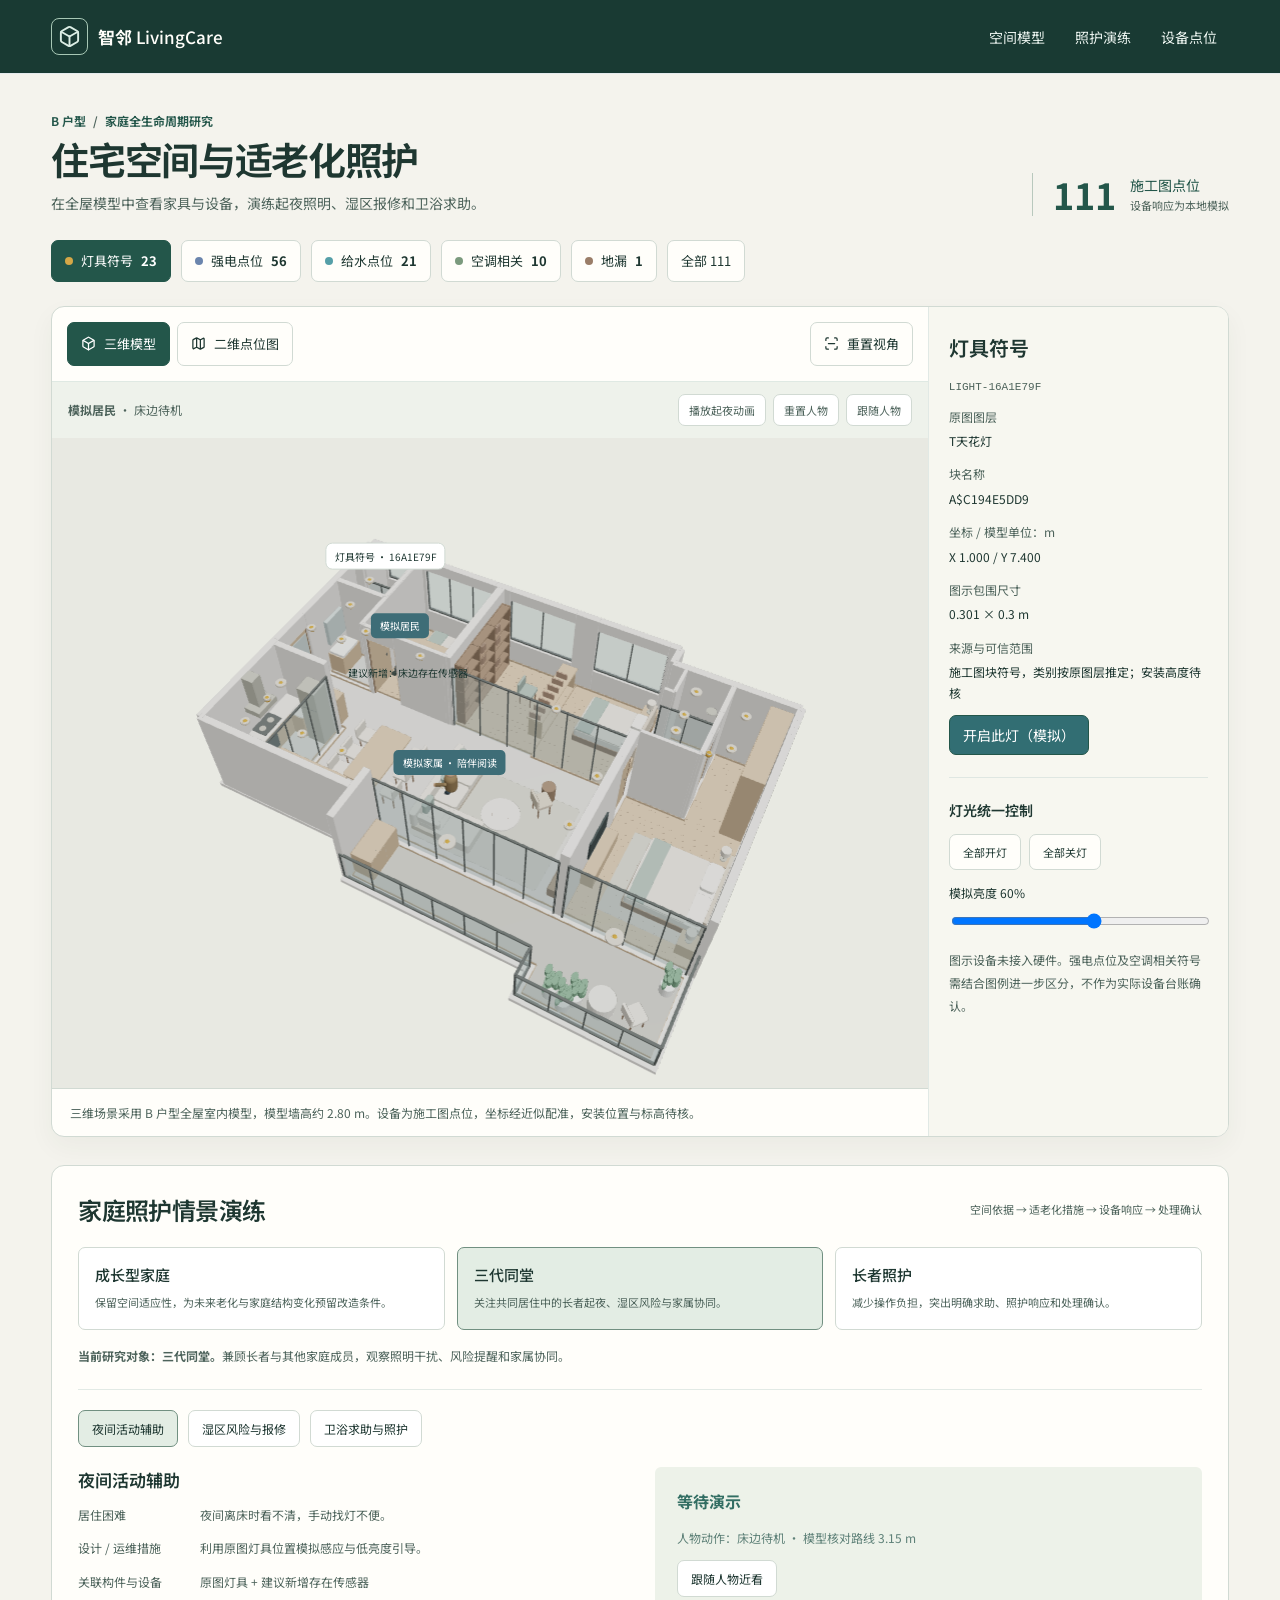
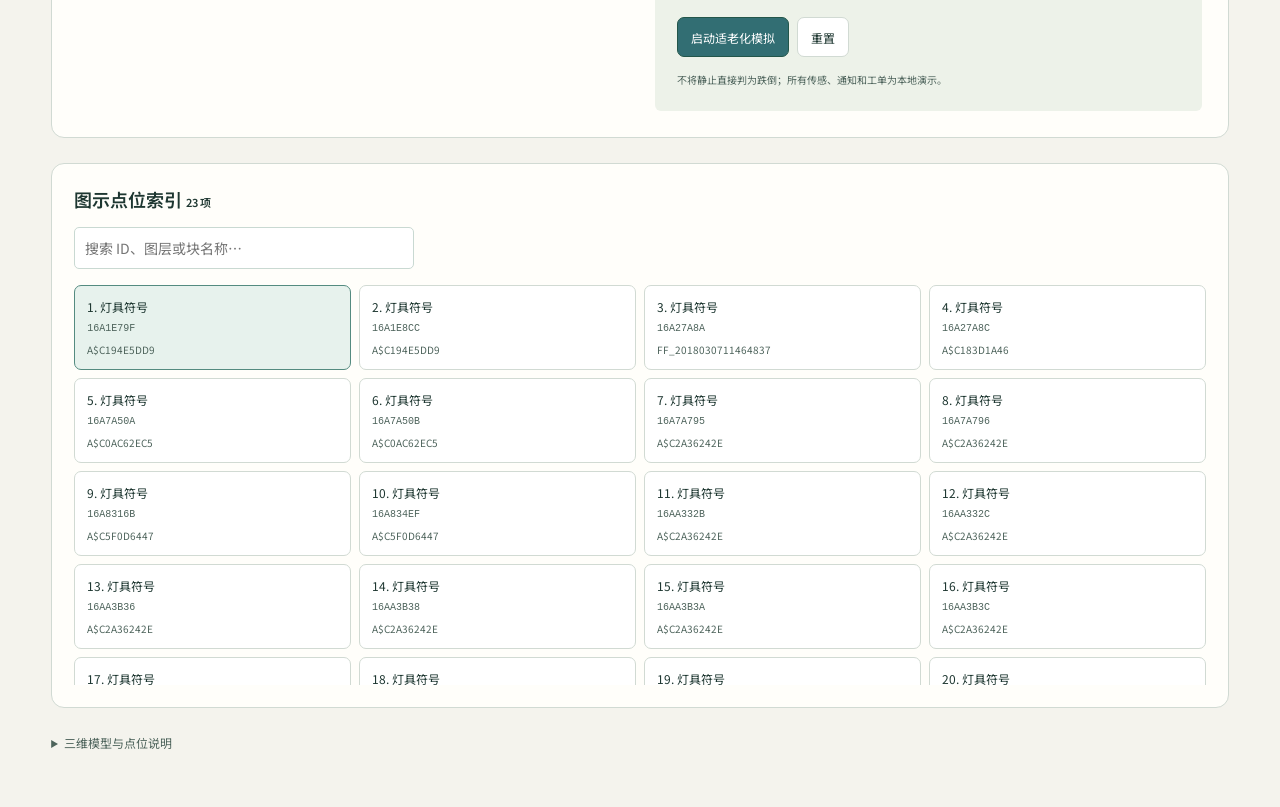
==== commit 88ce8352: "Refine LivingCare architectural dashboard and navigation" ====
--- a/index.html
+++ b/index.html
@@ -1,3 +1,3 @@
-<!doctype html><html lang="zh-CN"><head><meta charset="UTF-8"/><meta name="viewport" content="width=device-width,initial-scale=1.0"/><meta name="theme-color" content="#326d70"/><title>智邻 LivingCare · 新B户型设备模型</title>  <script type="module" crossorigin src="./assets/index-BkUOlfVZ.js"></script>
-  <link rel="stylesheet" crossorigin href="./assets/index-DcFaqGrp.css">
+<!doctype html><html lang="zh-CN"><head><meta charset="UTF-8"/><meta name="viewport" content="width=device-width,initial-scale=1.0"/><meta name="theme-color" content="#326d70"/><title>智邻 LivingCare · 新B户型设备模型</title>  <script type="module" crossorigin src="./assets/index-CgjfBl6n.js"></script>
+  <link rel="stylesheet" crossorigin href="./assets/index-XbZn2JnD.css">
 </head><body><div id="root"></div></body></html>
--- a/assets/index-XbZn2JnD.css
+++ b/assets/index-XbZn2JnD.css
@@ -0,0 +1 @@
+@import"https://fonts.googleapis.com/css2?family=Noto+Sans+SC:wght@400;500;600;700&display=swap";:root{font-family:Noto Sans SC,Microsoft YaHei,sans-serif;color:#263f4c;background:#f2f5f6;font-synthesis:none;font-size:14px}*{box-sizing:border-box}body{margin:0}button,input,select,textarea{font:inherit}button,a,input,select,textarea{-webkit-tap-highlight-color:transparent}button{cursor:pointer;display:inline-flex;align-items:center;justify-content:center;gap:8px;border:1px solid #dce4e7;background:#fff;color:inherit;border-radius:7px;padding:9px 13px;transition:background .15s}button:hover{background:#eaf1f2}button:focus-visible,a:focus-visible,svg g[role=button]:focus-visible{outline:3px solid #dcae55;outline-offset:3px}a{color:inherit;text-decoration:none}h1,h2,h3,p{margin:0}h1{font-size:26px;font-weight:600;letter-spacing:-.7px}h2{font-size:18px;font-weight:600}h3{font-size:14px;font-weight:600}small{font-size:11px}button svg{flex-shrink:0}.app{min-height:100vh}.sidebar{width:228px;position:fixed;inset:0 auto 0 0;background:#152d42;color:#aebfc9;padding:30px 18px;display:flex;flex-direction:column;z-index:20}.brand{display:flex;align-items:center;gap:10px;color:#fff;font-size:20px;padding:0 8px}.brand b{font-size:14px;font-weight:500;letter-spacing:-.5px}.brand-icon{display:grid;place-items:center;width:39px;height:43px;background:#467d83;border-radius:12px 12px 12px 3px;color:#f0e4c8}.brand small{display:block;font-size:10px;letter-spacing:2px;color:#99b0be;margin-top:5px}.side-label{font-size:10px;letter-spacing:2px;margin:46px 15px 18px;color:#718d9f}nav{display:grid;gap:8px}nav button{border:0;background:none;color:#b4c4ce;justify-content:flex-start;padding:13px 15px;font-size:13px}nav button.selected{background:#2c4c60;color:#fff}nav button.selected:before{content:"";height:17px;width:3px;background:#a4c6bb;position:absolute;left:18px;border-radius:2px}nav button>svg:last-child:not(:first-child){margin-left:auto}nav button:hover{background:#244356}.sidebar-bottom{margin-top:auto;padding:35px 8px 0}.home-label{display:flex;gap:10px;align-items:center;font-size:12px;padding:20px 0;border-bottom:1px solid #304759}.home-label small{display:block;color:#89a0af;margin-top:6px}.elder-toggle{border:0;background:none;color:#cfdbdf;padding:22px 0;font-size:12px;gap:7px}.switch{width:27px;height:16px;border-radius:20px;background:#627686;padding:3px}.switch:before{content:"";display:block;width:10px;height:10px;border-radius:50%;background:#fff}.switch.on{background:#55988d}.switch.on:before{margin-left:11px}.sidebar-bottom>small{color:#6f8b9e;font-size:10px}.main-shell{margin-left:228px}header{height:74px;background:#fff;border-bottom:1px solid #e4eaed;display:flex;align-items:center;justify-content:space-between;padding:0 34px}.breadcrumb{display:flex;align-items:center;gap:13px;color:#84929a;font-size:12px}.breadcrumb strong{color:#344d5c;font-weight:500}.header-actions{display:flex;gap:17px;align-items:center}.header-actions select{border:0;background:#fff;color:#526875;font-size:12px}.demo-badge{color:#568079;font-size:11px;background:#edf4f1;border:1px solid #d4e5de;border-radius:4px;padding:4px 8px}.avatar{width:30px;height:30px;border-radius:50%;background:#e9eef1;display:grid;place-items:center;font-size:12px}main{max-width:1660px;margin:auto;padding:30px 34px 0}.page-title{display:flex;justify-content:space-between;align-items:center;margin-bottom:27px}.eyebrow{font-size:9px;letter-spacing:2px;font-weight:600;color:#7b959d;display:block;margin-bottom:9px}.page-title p{font-size:12px;color:#81929b;margin-top:10px}.page-title p span{margin:0 10px}.date-label{font-size:11px;color:#7d9096;display:flex;gap:7px;align-items:center}.status-dot,.dot{display:inline-block;width:6px;height:6px;border-radius:50%;background:#69a18c;flex-shrink:0}.metrics{display:grid;grid-template-columns:repeat(4,1fr);gap:16px;margin-bottom:23px}.metric{border:1px solid #e0e8eb;border-radius:9px;background:#fff;padding:18px 20px}.metric-top{display:flex;justify-content:space-between;align-items:center;color:#748994;font-size:12px}.metric-top svg{color:#7a969e}.metric>strong{display:block;font-size:31px;font-weight:600;letter-spacing:-1px;margin:10px 0}.metric>strong small{font-size:12px;letter-spacing:0;margin-left:7px;color:#8a9ba3;font-weight:400}.metric p{font-size:10px;color:#87979f;display:flex;align-items:center;gap:6px}.workspace{display:grid;grid-template-columns:minmax(0,1fr) 282px;gap:20px;margin-bottom:25px}.card{border:1px solid #e0e7ea;border-radius:10px;background:#fff;overflow:hidden}.space-heading{padding:20px 22px 17px;display:flex;align-items:center;justify-content:space-between;gap:12px}.space-heading h2{font-size:16px}.space-heading small{display:block;margin-top:7px;color:#92a0a8;font-size:10px}.badge{font-size:10px;border-radius:4px;background:#f0f4f5;color:#718892;padding:4px 7px;white-space:nowrap;font-weight:400}.space-heading .badge{margin-left:8px}.segmented{background:#f0f4f5;border-radius:6px;padding:3px;display:flex;flex-shrink:0}.segmented button{padding:6px 10px;font-size:11px;background:none;border:0}.segmented .active{background:#fff;box-shadow:0 1px 5px #17394615;color:#305e71}.space-tabs{border-top:1px solid #f0f3f4;display:flex;align-items:center;padding:0 22px;gap:22px;height:43px}.space-tabs button{border:0;padding:13px 0;border-radius:0;font-size:11px;color:#8a9ba3;background:none}.space-tabs button.active{color:#32666c;border-bottom:2px solid #548e8a}.space-tabs>span{margin-left:auto;font-size:8px;letter-spacing:2px;color:#9eabb2}.three-wrap,.plan-wrap{height:425px;position:relative;background:#edf1f2;overflow:hidden}.three-wrap canvas{touch-action:none}.floating-controls{position:absolute;bottom:17px;left:18px;display:flex;gap:7px}.floating-controls button{font-size:10px;box-shadow:0 2px 6px #1837410a;border:1px solid #d9e2e6;background:#ffffffed;padding:7px 10px}.room-tag{font-size:10px;background:#ffffffd9;border:1px solid #d5dfe1;padding:3px 8px;white-space:nowrap;box-shadow:0 3px 6px #23333d0a}.space-footer{display:flex;align-items:center;padding:15px 20px;gap:16px;font-size:9px;color:#84969f}.space-footer>span{display:flex;align-items:center;gap:5px}.green{background:#548f86}.amber{background:#d9a84f}.red{background:#c66a59}.space-footer small{display:flex;align-items:center;gap:5px;margin-left:auto;font-size:9px}.room-panel{padding:23px 21px}.section-heading{display:flex;justify-content:space-between;align-items:center;margin-bottom:18px;gap:12px}.section-heading>.eyebrow{margin:0}.room-panel>.section-heading{color:#8ea2aa;margin-bottom:17px}.room-panel>h2{font-size:23px;font-weight:500}.muted{color:#95a4ac;font-size:9px;letter-spacing:1px;margin-top:6px}.muted .badge{float:right;font-size:8px}.environment{display:grid;grid-template-columns:1fr 1fr;margin-top:24px;gap:15px}.environment>div{display:flex;flex-direction:column;align-items:flex-start;gap:8px;border-right:1px solid #edf0f1}.environment>div:last-child{border:0}.environment svg{color:#89a1a4}.environment strong{font-size:26px;font-weight:500}.environment strong small{font-size:11px;margin-left:4px;color:#9aa8ad}.environment span{font-size:10px;color:#8f9da5}.comfort{display:flex;gap:8px;align-items:center;background:#f1f7f3;padding:12px 10px;border-radius:6px;margin:20px 0 24px;color:#618e7b;font-size:11px}.comfort span{flex:1}.comfort small{display:block;font-size:8px;margin-top:3px;color:#8aa496}.room-panel h3 small{float:right;font-weight:400;color:#9aa9ae}.device-list{margin-top:10px}.device-list button{padding:10px 0;justify-content:flex-start;width:100%;border:0;border-radius:0;background:none;text-align:left;font-size:11px;gap:9px}.device-list button.chosen{background:#edf5f4}.device-list button>svg:last-child{margin-left:auto;color:#9daeb5}.device-icon{display:grid;place-items:center;background:#f0f5f5;color:#729895;width:31px;height:32px;border-radius:7px}.device-list small{display:block;font-size:8px;color:#94a3ab;margin-top:5px}.report-button{width:100%;margin-top:14px;font-size:11px;color:#557782;border-color:#d7e3e7}.care-note{display:flex;gap:8px;font-size:10px;line-height:1.7;color:#6b8e8c;border-top:1px solid #edf1f2;padding-top:17px;margin-top:19px}.care-note svg{flex-shrink:0}.care-note small{display:block;font-size:9px;color:#9aabb0;margin-top:4px}.device-detail{padding:10px;background:#f3f7f8;font-size:11px}.device-detail small{display:block;margin:6px 0;color:#7c929b}.device-detail button{font-size:11px;padding:5px 8px}.simulation{margin:28px 0}.simulation h2{font-size:17px}.sim-grid{display:grid;grid-template-columns:repeat(3,1fr);gap:16px}.sim-card{padding:20px 17px;justify-content:flex-start;text-align:left;border:1px solid #dfe7e9;background:#fff;gap:14px;border-radius:8px}.sim-card>svg:first-child{color:#648e91}.sim-card>svg:last-child{margin-left:auto;color:#93a6ad}.sim-card strong{font-size:12px;font-weight:500}.sim-card small{display:block;font-size:9px;color:#95a3ab;margin-top:7px}.sim-card.active{border-color:#73a09b;background:#edf5f3}.sim-progress{margin-top:13px;border:1px solid #dce8e5;padding:17px 20px;background:#f7faf8;border-radius:7px}.sim-progress>div:first-child{display:flex;align-items:center;gap:9px;font-size:12px}.sim-progress small{margin-left:auto;color:#92a6a5}.progress-track{display:flex;gap:6px;margin:15px 0}.progress-track i{height:3px;background:#e0e8e6;flex:1}.progress-track .filled{background:#739e91}.sim-actions{display:flex;gap:8px;align-items:center}.sim-actions button{font-size:11px;padding:6px 10px}.sim-actions>span{font-size:11px;color:#758e96}.primary{background:#326e73!important;border-color:#326e73;color:#fff}.primary:hover{background:#265c63!important}.tickets,.events,.lifestyle{padding:23px;margin-bottom:24px}.empty{padding:30px 10px;text-align:center;color:#8aa29f;font-size:13px}.empty svg{margin-bottom:9px}.empty p{margin-bottom:8px}.empty small{color:#9caeb3;font-size:11px}.ticket{border-top:1px solid #e8edef;padding:20px 0;display:flex;align-items:center;justify-content:space-between;gap:15px}.ticket h3{margin:8px 0}.ticket small{color:#8197a0;font-size:10px}.ticket span{font-size:11px;color:#83989e}.ticket button{font-size:11px}.ticket details{font-size:10px;margin-top:10px;color:#7e939c}.ticket details p{margin:6px 0}.event-row{display:flex;align-items:center;gap:15px;padding:18px 0;border-top:1px solid #e5ecef}.events>p{font-size:12px;color:#82979e;margin:12px 0 20px}.event-row>svg{color:#c7a364}.event-row strong{font-size:13px}.event-row small{display:block;color:#8a9fa7;margin-top:6px}.event-row .badge{margin-left:auto}.lifestyle button{margin:20px 10px 20px 0;padding:20px}.lifestyle p{font-size:12px;color:#8da1a8}.plan-wrap>svg{width:100%;height:100%;touch-action:none}.plan-wrap g[role=button]{cursor:pointer}.room-label{text-anchor:middle;font-size:.22px;fill:#57737f}.room-sub{text-anchor:middle;font-size:.13px;fill:#8b9b9f}.map-tools{position:absolute;right:15px;bottom:18px;display:grid;gap:5px}.map-tools button{padding:8px}.pulse{animation:pulse 1.2s infinite}@keyframes pulse{50%{opacity:.35}}footer{display:flex;align-items:center;gap:20px;padding:6px 0 25px;color:#9cabb2;font-size:10px}footer span{font-size:9px}footer small{margin-left:auto;font-size:9px}.cad{padding:30px;margin-bottom:25px}.cad>p{font-size:12px;color:#7d939c;margin:15px 0;line-height:1.9}.upload{border:1px dashed #9db8bd;background:#f5f9f9;display:flex;align-items:center;flex-direction:column;padding:35px;gap:16px;margin:25px 0;color:#60858a;cursor:pointer}.upload input{max-width:100%;font-size:12px}.cad-preview{width:100%;height:430px;background:#1c3447;margin:20px 0}.cad-settings{display:flex;gap:20px;align-items:center;margin:20px 0;font-size:12px}.cad-settings input{width:100px}.cad input,.cad select{padding:7px;border:1px solid #c9d7db;border-radius:4px}.layer-list{display:flex;gap:15px;flex-wrap:wrap;font-size:12px}.layer-list label{display:flex;gap:5px}.candidate{display:flex;gap:15px;margin:10px 0;font-size:12px;align-items:center}.candidate input{width:270px}.error{color:#b55e4b!important}.toast{position:fixed;bottom:30px;left:50%;transform:translate(-50%);z-index:50;background:#244e50;color:#fff;box-shadow:0 6px 25px #142b4130;padding:15px 23px;border-radius:8px;display:flex;gap:10px;align-items:center}.modal-backdrop{position:fixed;top:0;right:0;bottom:0;left:0;background:#0d223577;z-index:60;display:grid;place-items:center;padding:20px}.modal{background:#fff;border-radius:12px;width:440px;max-width:100%;padding:28px}.modal>p{margin:12px 0 25px;color:#80969e}.modal label{display:block;font-size:13px}.modal textarea{display:block;width:100%;min-height:120px;border:1px solid #c9d8dc;border-radius:5px;padding:12px;margin-top:10px;resize:vertical}.modal>div{display:flex;justify-content:flex-end;gap:10px;margin-top:22px}.elder{font-size:18px}.elder button{min-height:46px;font-size:16px}.elder p,.elder small,.elder .metric-top,.elder .device-list small,.elder .care-note{font-size:14px;color:#4d6976}.elder h2{font-size:22px}.elder .sidebar{width:255px}.elder .main-shell{margin-left:255px}.elder .workspace{grid-template-columns:minmax(0,1fr) 320px}.elder .sim-grid{grid-template-columns:1fr}.elder .sim-card strong{font-size:18px}.elder .room-tag{min-height:26px;font-size:14px}.elder .eyebrow{font-size:11px}.elder .space-tabs{height:auto}.elder .sidebar-bottom>small{color:#b9cbd2}.elder .brand small{color:#c3d3d9}.elder nav button{font-size:16px}@media(min-width:1500px){.three-wrap,.plan-wrap{height:480px}.workspace{grid-template-columns:minmax(0,1fr) 310px}.room-panel{padding:25px}}@media(max-width:1150px){.sidebar{width:190px;padding:25px 12px}.brand{padding:0;font-size:18px}.brand b{font-size:12px}.main-shell{margin-left:190px}main{padding:24px 20px 0}header{padding:0 20px}.metrics{gap:10px}.metric{padding:15px}.workspace{grid-template-columns:minmax(0,1fr) 245px;gap:12px}.room-panel{padding:18px 15px}.sim-card{padding:17px 12px;gap:9px}.sim-card small{line-height:1.7}.sim-card>svg:last-child{display:none}.date-label{display:none}.space-tabs{gap:16px}.space-tabs>span{display:none}.space-footer{gap:10px;padding:14px 12px}.space-footer small{font-size:8px}.elder .workspace{grid-template-columns:1fr}.elder .sidebar{width:220px}.elder .main-shell{margin-left:220px}}@media(max-width:850px){.sidebar{width:76px;padding:20px 10px}.brand{justify-content:center}.brand>span:last-child,.side-label,.sidebar-bottom{display:none}nav{margin-top:30px}nav button{font-size:0;justify-content:center;padding:15px}nav button>svg:last-child:not(:first-child){display:none}nav button.selected:before{left:10px}.main-shell{margin-left:76px}.workspace{grid-template-columns:1fr}.room-panel{display:block}.room-panel .environment{margin-top:15px;max-width:300px}.room-panel .device-list{display:flex;flex-wrap:wrap;gap:10px}.device-list button{width:auto}.care-note{margin-top:15px}.metrics{grid-template-columns:repeat(2,1fr)}.sim-grid{grid-template-columns:1fr}.sim-card>svg:last-child{display:block}.simulation .section-heading{align-items:flex-start}.simulation .section-heading>.badge{display:none}.elder .sidebar{width:76px}.elder .main-shell{margin-left:76px}.elder nav button{font-size:0}.elder .elder-toggle{display:none}footer{flex-wrap:wrap}footer small{margin-left:0}.cad-settings{flex-wrap:wrap}}@media(max-width:560px){.sidebar{position:sticky;top:0;width:100%;height:58px;padding:5px 8px;flex-direction:row;align-items:center;overflow-x:auto}.brand{display:none}nav{display:flex;margin:0;gap:3px}nav button{padding:12px}nav button.selected:before{display:none}.main-shell,.elder .main-shell{margin-left:0}.elder .sidebar{width:100%}header{height:55px;padding:0 15px}.header-actions{gap:9px}.breadcrumb{font-size:10px;gap:7px}main{padding:22px 13px 0}h1{font-size:21px;line-height:1.5}.page-title p{font-size:10px}.metric{padding:14px}.metric p{font-size:9px}.metric strong{font-size:27px}.space-heading{padding:16px 12px}.space-heading h2{font-size:14px}.space-heading small{font-size:9px}.segmented button{padding:6px}.three-wrap,.plan-wrap{height:340px}.space-footer small{display:none}.space-tabs{padding:0 13px}.floating-controls{left:10px;gap:5px}.floating-controls button{padding:7px}.ticket{align-items:flex-start;flex-direction:column}.cad{padding:20px}.cad-preview{height:300px}.upload{padding:20px}.upload small{line-height:1.8}.sim-actions{flex-wrap:wrap}.toast{width:90%;font-size:12px}.elder .room-panel{padding:20px}.elder h1{font-size:24px}.elder .segmented button{font-size:14px}.elder .space-heading{flex-wrap:wrap}.elder .metrics{grid-template-columns:1fr 1fr}.elder .metric p{font-size:12px}}@media(prefers-reduced-motion:reduce){*{animation:none!important;transition:none!important}}.new-home{min-height:100vh;background:#f2f5f3;color:#294953}.new-home header{display:flex;gap:24px;padding:0 5%;height:74px;background:#fff}.new-home header strong{font-size:18px;color:#326d70}.new-home header span{font-size:13px;color:#82979b}.new-home header small{margin-left:auto;color:#799695}.new-home main{max-width:1500px;padding:32px 4%;margin:auto}.new-home h1{font-size:28px}.new-intro{font-size:13px;color:#789299;margin-top:12px;line-height:1.8}.new-stats{display:flex;gap:10px;flex-wrap:wrap;margin:24px 0}.new-stats button{font-size:12px;min-height:42px}.new-stats i{width:8px;height:8px;border-radius:50%}.new-stats .active,.new-toolbar .active{background:#326d70;color:#fff}.new-layout{display:grid;grid-template-columns:minmax(0,1fr) 300px;border:1px solid #d7e2df;border-radius:10px;background:#fff;overflow:hidden}.new-toolbar{display:flex;justify-content:space-between;gap:10px;padding:15px}.new-toolbar>div{display:flex;gap:7px}.new-toolbar button{font-size:11px}.new-canvas{height:650px;background:#e8eeec;position:relative}.new-canvas svg{width:100%;height:100%}.new-canvas canvas{touch-action:none}.new-marker{white-space:nowrap;font-size:10px;padding:5px 8px}.new-note{padding:13px 18px;color:#8b9d9e;font-size:10px;line-height:1.8}.new-device{padding:26px 20px;border-left:1px solid #e1e9e5}.new-device h2{font-size:20px;margin-bottom:12px}.new-device code{font-size:11px;color:#8fa09c;word-break:break-all}.new-device dl{font-size:12px;line-height:1.7}.new-device dt{color:#91a39f;margin-top:13px}.new-device dd{margin:4px 0;word-break:break-all}.new-device hr{border:0;border-top:1px solid #dfe7e2;margin:22px 0}.new-light-buttons{display:flex;gap:8px;margin:14px 0}.new-light-buttons button{font-size:11px}.new-device label{display:block;font-size:12px}.new-device input{width:100%;margin-top:12px}.new-device p{font-size:11px;line-height:1.9;color:#8c9b95;margin-top:17px}.new-register{margin-top:25px}.new-register h2{font-size:18px;margin-bottom:15px}.new-register input{padding:10px;border:1px solid #c9d9d2;border-radius:5px;width:340px;max-width:100%}.new-list{display:grid;grid-template-columns:repeat(4,1fr);gap:8px;margin-top:16px;max-height:400px;overflow:auto}.new-list button{display:flex;flex-direction:column;align-items:flex-start;font-size:12px;padding:12px;text-align:left}.new-list button.selected{border-color:#548b80;background:#e7f2ed}.new-list code,.new-list small{font-size:10px;color:#8a9c98;word-break:break-all}.new-home details{margin-top:24px;font-size:12px;color:#839a96;line-height:1.9}.new-home details p{margin-top:12px}@media(max-width:950px){.new-layout{grid-template-columns:1fr}.new-device{border-left:0;border-top:1px solid #dde6e0}.new-canvas{height:530px}.new-list{grid-template-columns:repeat(2,1fr)}.new-home header span{display:none}}@media(max-width:500px){.new-toolbar{flex-wrap:wrap}.new-canvas{height:420px}.new-home main{padding:25px 12px}.new-home h1{font-size:24px}.new-list{grid-template-columns:1fr 1fr}.new-home header{padding:0 15px;gap:8px}.new-home header small{font-size:9px}}.research-panel{padding:26px;background:#fff;border:1px solid #dbe5df;border-radius:10px;margin-bottom:28px}.research-heading{display:flex;justify-content:space-between;align-items:center;gap:22px}.research-heading span{font-size:11px;color:#78928c}.research-heading h1{font-size:23px;line-height:1.7;margin:7px 0;color:#284f57}.research-heading>small{max-width:170px;line-height:1.9;color:#8a9f97;font-size:11px}.research-stages{display:grid;grid-template-columns:repeat(3,1fr);gap:12px;margin-top:20px}.research-stages button{display:flex;flex-direction:column;align-items:flex-start;text-align:left;padding:16px;gap:8px}.research-stages strong{font-size:15px;font-weight:500}.research-stages small{font-size:11px;line-height:1.8;color:#81988f}.research-stages .chosen,.research-scenarios .chosen{background:#e9f3ed;border-color:#72998c}.research-focus{font-size:12px;color:#78938a;line-height:1.9;margin:15px 0 21px}.research-scenarios{display:flex;gap:10px;flex-wrap:wrap;border-top:1px solid #e2eae5;padding-top:20px}.research-scenarios button{font-size:12px}.research-flow{display:grid;grid-template-columns:1fr 1fr;gap:30px;margin-top:20px}.research-flow h2{font-size:17px}.research-flow dl{display:grid;grid-template-columns:110px 1fr;gap:12px;font-size:12px;line-height:1.8}.research-flow dt{color:#8b9e96}.research-flow dd{margin:0;color:#527269}.research-response{background:#f3f7f4;padding:22px;border-radius:6px;align-self:start}.research-response>strong{font-size:16px;color:#326e63}.research-actions{display:flex;flex-wrap:wrap;gap:8px;margin-top:20px}.research-actions button{font-size:12px;min-height:40px}.research-actions button:disabled{opacity:.45;cursor:default}.research-response p{font-size:10px;line-height:1.8;color:#8c9e95;margin-top:14px}@media(max-width:760px){.research-panel{padding:18px}.research-heading{display:block}.research-heading>small{display:block;max-width:none}.research-heading h1{font-size:20px}.research-stages{grid-template-columns:1fr}.research-stages button{padding:13px}.research-flow{grid-template-columns:1fr;gap:15px}.research-flow dl{grid-template-columns:85px 1fr}.research-scenarios button{flex:1;min-width:90px}}.resident-label{display:block;padding:5px 9px;background:#3e6d77;color:#fff;white-space:nowrap;border-radius:5px;font-size:10px}.resident-follow{font-size:12px;margin-top:12px}.resident-toolbar{display:flex;gap:12px;justify-content:space-between;align-items:center;background:#edf4ef;padding:12px 16px;color:#60827b;font-size:12px;border-top:1px solid #dfe9e3}.resident-toolbar>div{display:flex;gap:7px}.resident-toolbar button{font-size:11px;padding:7px 10px}.resident-status{font-size:12px!important;color:#5e8178!important}@media(max-width:760px){.resident-toolbar{align-items:flex-start;flex-direction:column}.resident-toolbar>div{flex-wrap:wrap}.resident-toolbar button{min-height:40px}}.new-canvas.model-scroll,.new-canvas.model-scroll>div,.new-canvas.model-scroll canvas{touch-action:pan-y!important}.model-touch-tools{display:flex;gap:8px;padding:0 12px}.model-touch-tools button{min-height:44px;padding:8px 12px;font-size:14px}.model-touch-tools button:disabled{opacity:.55}.model-touch-tools .model-touch-toggle{flex:1;justify-content:center;border-color:#326d70;background:#326d70;color:#fff}.model-touch-tip{min-height:34px;padding:7px 12px;color:#456168;font-size:12px}@media(max-width:760px){.new-home main{display:flex;flex-direction:column}.new-home .research-panel{order:1;margin:22px 0 0}.new-home .new-register{order:2}.new-home main>details{order:3}.new-model{display:flex;flex-direction:column;min-width:0}.new-model .resident-toolbar{order:1}.new-model .new-note{order:2}.new-toolbar{padding:12px}.new-toolbar button,.resident-toolbar button{min-height:44px;font-size:12px}.new-canvas{height:clamp(280px,48svh,400px)}.new-canvas.model-plan{height:clamp(250px,42svh,370px)}.new-stats{margin:14px 0;gap:6px}.new-stats button{min-height:44px;padding:6px 9px}}.model-loading{white-space:nowrap;color:#456168;font-size:14px}@media(max-width:760px){.new-home header{height:56px}.new-home main{padding-top:18px}.new-home main>h2{font-size:19px}.new-home .new-intro{margin-top:6px;color:#456168}.new-stats{flex-wrap:nowrap;overflow-x:auto;padding-bottom:4px}.new-stats button{flex:0 0 auto;white-space:nowrap}}.new-home{--lc-ink: #1e3731;--lc-muted: #4d635b;--lc-accent: #23564a;--lc-line: #d1dad3;--lc-surface: #fffefa;background:#f4f3ed;color:var(--lc-ink)}.new-home .lc-header{min-height:70px;padding-inline:max(4%,calc((100% - 1380px)/2));align-items:center;justify-content:space-between;background:#193a33;color:#fffefa}.lc-brand{display:inline-flex;align-items:center;gap:10px;white-space:nowrap}.new-home .lc-brand strong{color:inherit;font-size:17px}.lc-brand b{font-weight:500}.new-home .lc-brand-mark{display:grid;width:37px;height:37px;place-items:center;border:1px solid #a7c7b5;border-radius:8px;color:#dceee5}.new-home .lc-header nav{display:flex;align-items:center;gap:6px}.lc-header nav a{padding:12px;border-radius:6px;color:#edf5f1}.lc-header nav a:hover{background:#30574d}.lc-skip{position:fixed;top:8px;left:8px;z-index:10;transform:translateY(-150%);padding:12px 16px;background:var(--lc-surface);border-radius:5px}.lc-skip:focus{transform:none}.new-home main{padding-top:38px;padding-bottom:52px}.lc-intro{display:flex;align-items:end;justify-content:space-between;gap:24px}.lc-context{color:var(--lc-accent);font-weight:650;font-size:12px}.lc-context span{margin-inline:4px;color:var(--lc-muted)}.new-home .lc-intro h1{margin-top:6px;font-size:38px;line-height:1.25;font-weight:650;letter-spacing:-.035em;text-wrap:balance}.new-home .new-intro{margin-top:8px;color:var(--lc-muted);font-size:14px}.lc-summary{display:flex;align-items:center;gap:14px;border-left:1px solid #b8c8bd;padding-left:20px;color:var(--lc-accent);white-space:nowrap}.lc-summary strong{font-size:36px;font-variant-numeric:tabular-nums;line-height:1.2}.lc-summary small{display:block;color:var(--lc-muted);margin-top:2px}.new-home button{border-color:var(--lc-line)}.new-home button:not(:disabled):hover{border-color:#7ca08f}.new-home button:focus-visible,.new-home a:focus-visible,.new-home input:focus-visible{outline:3px solid #ae792b;outline-offset:3px}.new-home .new-layout,.new-home .research-panel,.new-home .new-register{background:var(--lc-surface);border:1px solid var(--lc-line);border-radius:13px}.new-home .new-layout{box-shadow:0 10px 26px #233a2f0c}.new-home .new-model,.new-home .new-register,.new-home .research-panel{scroll-margin-top:16px}.new-home .new-canvas{background:#e8e9e2}.new-home .new-stats button{background:var(--lc-surface);font-size:13px}.new-home .new-stats button.active,.new-home .new-toolbar button.active,.new-home .model-touch-toggle,.new-home button.primary{background:var(--lc-accent);color:#fff;border-color:var(--lc-accent)}.new-home .new-toolbar button{font-size:13px;min-height:44px}.new-home .new-toolbar button:not(.active),.new-home .new-device button:not(.primary){background:var(--lc-surface)}.new-home .new-device{background:#f7f7f0}.new-home .new-device dt,.new-home .new-device code,.new-home .new-device p,.new-home .new-note,.new-home .new-list small,.new-home .new-list code,.new-home details{color:var(--lc-muted)}.new-home .new-note,.new-home .new-device p{font-size:12px}.new-home .new-note{border-top:1px solid var(--lc-line)}.new-home .resident-toolbar{background:#eef2eb;color:var(--lc-muted)}.new-home .research-panel{margin:28px 0 0}.new-home .research-heading h2{font-size:24px;letter-spacing:-.025em}.new-home .research-heading>small{max-width:none}.new-home .research-heading>small,.new-home .research-stages small,.new-home .research-focus,.new-home .research-flow dt,.new-home .research-flow dd,.new-home .research-response p{color:var(--lc-muted)}.new-home .research-flow h3{font-size:17px}.new-home .research-stages .chosen,.new-home .research-scenarios .chosen{background:#e3ede4;border-color:#719081}.new-home .research-response{background:#edf2e9}.new-home .new-register{padding:22px}.new-home details a{color:var(--lc-accent);text-decoration:underline}@media(max-width:760px){.new-home .lc-header{min-height:56px;flex-wrap:wrap;height:auto;padding:8px 12px;gap:4px}.new-home .lc-header nav{gap:1px}.lc-header nav a{padding:11px 5px;min-height:44px;font-size:12px}.new-home .lc-brand strong{font-size:15px}.new-home .lc-brand-mark{width:28px;height:28px}.lc-brand-mark svg{width:17px}.lc-brand{gap:6px}.new-home main{padding-top:18px}.new-home .lc-intro h1{font-size:25px}.new-home .new-intro{font-size:13px;margin-top:5px}.lc-summary{display:none}.new-home .new-toolbar button{gap:5px;padding-inline:8px;font-size:12px}.new-home .new-toolbar button svg{width:13px}.new-home .research-heading h2{font-size:21px}.new-home .new-register{padding:15px}}@media(prefers-reduced-motion:reduce){.new-home button{transition:none}}
